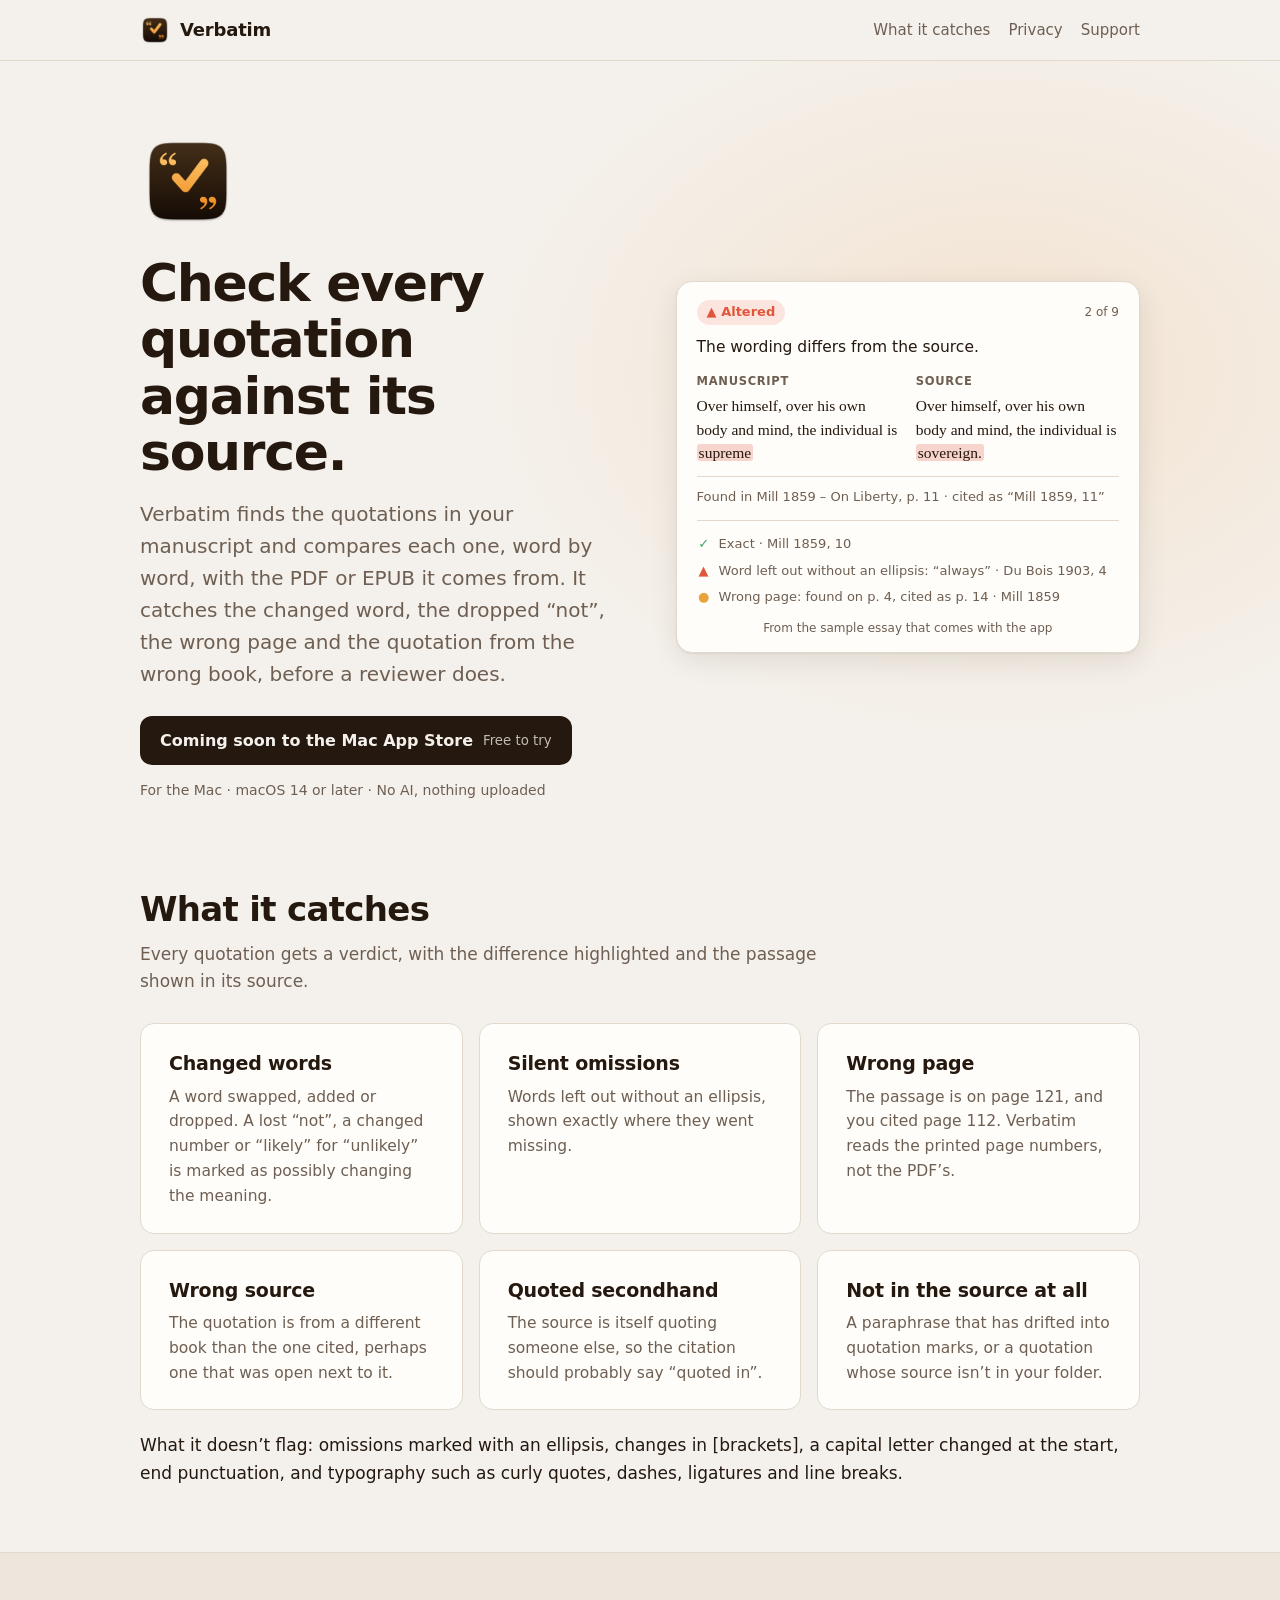
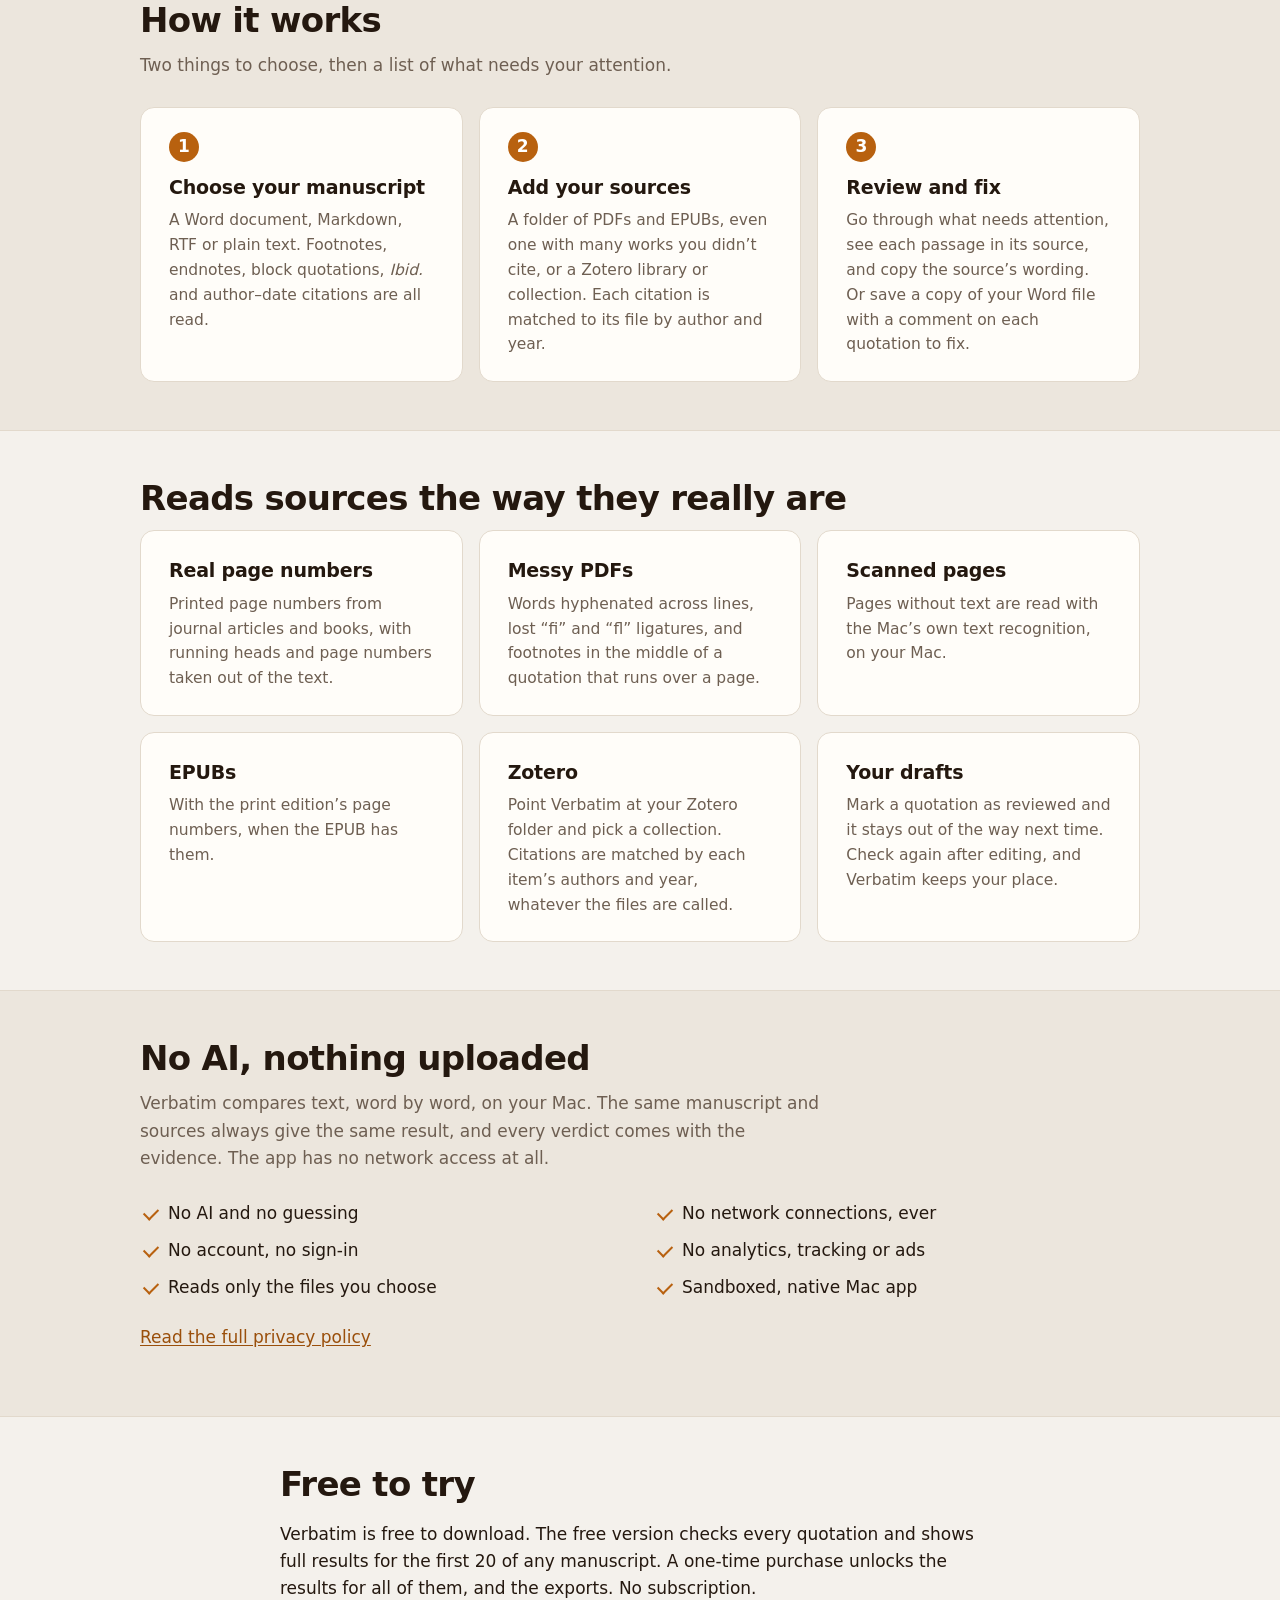
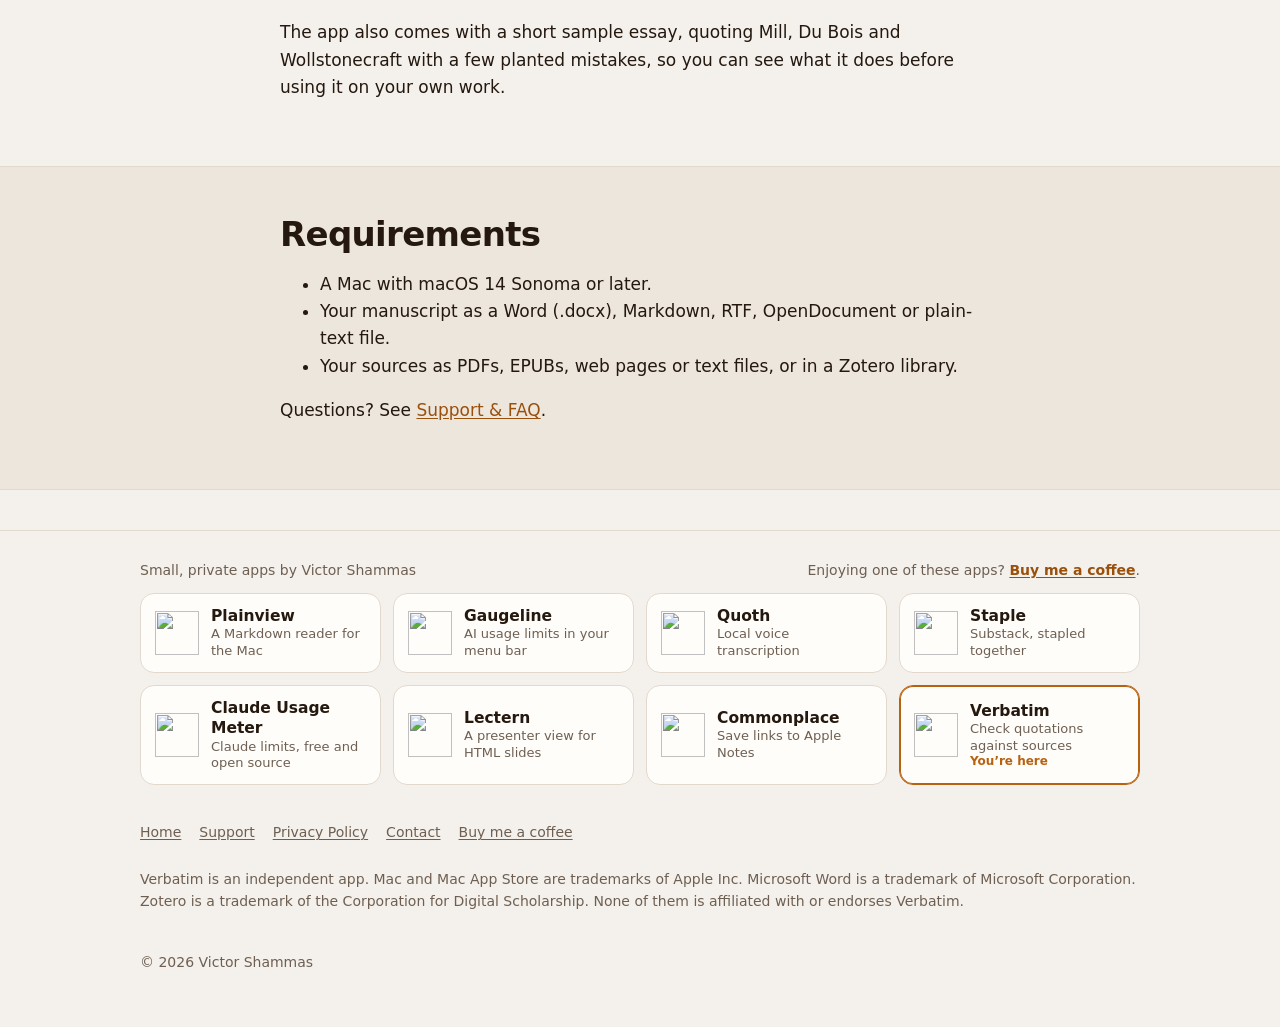
==== index.html @ 71f488b7 "Verbatim website: home, support and privacy pages Co-Authored-By: Claude Opus 5.5 <noreply@anthropic" ====
<!doctype html>
<html lang="en">
<head>
<meta charset="utf-8">
<meta name="viewport" content="width=device-width, initial-scale=1">
<title>Verbatim: check every quotation against its source</title>
<meta name="description" content="Verbatim is a Mac app that finds every quotation in your manuscript and checks it, word by word, against the PDFs and EPUBs it comes from: changed words, silent omissions, wrong pages and wrong sources. No AI, nothing uploaded.">
<meta name="color-scheme" content="light dark">
<meta property="og:title" content="Verbatim">
<meta property="og:description" content="Check every quotation in your manuscript against its source, word by word. No AI, nothing uploaded.">
<meta property="og:image" content="https://victorshammas.com/verbatim/icon.png">
<link rel="icon" type="image/png" href="favicon.png">
<link rel="apple-touch-icon" href="apple-touch-icon.png">
<link rel="stylesheet" href="style.css">
</head>
<body>
<header class="site-header">
  <div class="wrap">
    <a class="brand" href="./"><img src="icon.png" alt="" width="30" height="30">Verbatim</a>
    <nav class="nav" aria-label="Main">
      <a href="#catches" class="hide-sm">What it catches</a>
      <a href="#privacy" class="hide-sm">Privacy</a>
      <a href="support.html">Support</a>
    </nav>
  </div>
</header>

<main>
  <section class="hero">
    <div class="wrap">
      <div>
        <img class="hero-icon" src="icon.png" alt="Verbatim app icon" width="96" height="96">
        <h1>Check every quotation against its source.</h1>
        <p class="lede">Verbatim finds the quotations in your manuscript and compares each one, word by word, with the PDF or EPUB it comes from. It catches the changed word, the dropped “not”, the wrong page and the quotation from the wrong book, before a reviewer does.</p>
        <div class="cta-row">
          <!-- At launch, replace with: <a class="btn" href="https://apps.apple.com/app/idAPP_ID">Download on the Mac App Store <small>Free to try</small></a> (see README.md). -->
          <span class="btn" aria-disabled="true">Coming soon to the Mac App Store <small>Free to try</small></span>
          <span class="fineprint">For the Mac · macOS 14 or later · No AI, nothing uploaded</span>
        </div>
      </div>

      <figure class="compare" role="img" aria-label="Illustration of Verbatim comparing a quotation with its source">
        <div class="head"><span class="pill bad">▲ Altered</span><span class="count">2 of 9</span></div>
        <p class="sum">The wording differs from the source.</p>
        <div class="cols">
          <div><h4>Manuscript</h4><p>Over himself, over his own body and mind, the individual is <mark>supreme</mark></p></div>
          <div><h4>Source</h4><p>Over himself, over his own body and mind, the individual is <mark>sovereign.</mark></p></div>
        </div>
        <p class="src">Found in Mill 1859 – On Liberty, p. 11 · cited as “Mill 1859, 11”</p>
        <ul class="list">
          <li><b class="ok">✓</b> Exact · Mill 1859, 10</li>
          <li><b class="badc">▲</b> Word left out without an ellipsis: “always” · Du Bois 1903, 4</li>
          <li><b class="warn">●</b> Wrong page: found on p. 4, cited as p. 14 · Mill 1859</li>
        </ul>
        <p class="demo">From the sample essay that comes with the app</p>
      </figure>
    </div>
  </section>

  <section id="catches">
    <div class="wrap">
      <h2>What it catches</h2>
      <p class="section-lede">Every quotation gets a verdict, with the difference highlighted and the passage shown in its source.</p>
      <div class="grid">
        <div class="card"><h3>Changed words</h3><p>A word swapped, added or dropped. A lost “not”, a changed number or “likely” for “unlikely” is marked as possibly changing the meaning.</p></div>
        <div class="card"><h3>Silent omissions</h3><p>Words left out without an ellipsis, shown exactly where they went missing.</p></div>
        <div class="card"><h3>Wrong page</h3><p>The passage is on page 121, and you cited page 112. Verbatim reads the printed page numbers, not the PDF’s.</p></div>
        <div class="card"><h3>Wrong source</h3><p>The quotation is from a different book than the one cited, perhaps one that was open next to it.</p></div>
        <div class="card"><h3>Quoted secondhand</h3><p>The source is itself quoting someone else, so the citation should probably say “quoted in”.</p></div>
        <div class="card"><h3>Not in the source at all</h3><p>A paraphrase that has drifted into quotation marks, or a quotation whose source isn’t in your folder.</p></div>
      </div>
      <p style="margin-top:22px">What it doesn’t flag: omissions marked with an ellipsis, changes in [brackets], a capital letter changed at the start, end punctuation, and typography such as curly quotes, dashes, ligatures and line breaks.</p>
    </div>
  </section>

  <section class="band" id="how">
    <div class="wrap">
      <h2>How it works</h2>
      <p class="section-lede">Two things to choose, then a list of what needs your attention.</p>
      <div class="steps">
        <div class="card"><h3>Choose your manuscript</h3><p>A Word document, Markdown, RTF or plain text. Footnotes, endnotes, block quotations, <em>Ibid.</em> and author–date citations are all read.</p></div>
        <div class="card"><h3>Add your sources</h3><p>A folder of PDFs and EPUBs, even one with many works you didn’t cite, or a Zotero library or collection. Each citation is matched to its file by author and year.</p></div>
        <div class="card"><h3>Review and fix</h3><p>Go through what needs attention, see each passage in its source, and copy the source’s wording. Or save a copy of your Word file with a comment on each quotation to fix.</p></div>
      </div>
    </div>
  </section>

  <section id="reads">
    <div class="wrap">
      <h2>Reads sources the way they really are</h2>
      <div class="grid">
        <div class="card"><h3>Real page numbers</h3><p>Printed page numbers from journal articles and books, with running heads and page numbers taken out of the text.</p></div>
        <div class="card"><h3>Messy PDFs</h3><p>Words hyphenated across lines, lost “fi” and “fl” ligatures, and footnotes in the middle of a quotation that runs over a page.</p></div>
        <div class="card"><h3>Scanned pages</h3><p>Pages without text are read with the Mac’s own text recognition, on your Mac.</p></div>
        <div class="card"><h3>EPUBs</h3><p>With the print edition’s page numbers, when the EPUB has them.</p></div>
        <div class="card"><h3>Zotero</h3><p>Point Verbatim at your Zotero folder and pick a collection. Citations are matched by each item’s authors and year, whatever the files are called.</p></div>
        <div class="card"><h3>Your drafts</h3><p>Mark a quotation as reviewed and it stays out of the way next time. Check again after editing, and Verbatim keeps your place.</p></div>
      </div>
    </div>
  </section>

  <section class="band" id="privacy">
    <div class="wrap">
      <h2>No AI, nothing uploaded</h2>
      <p class="section-lede">Verbatim compares text, word by word, on your Mac. The same manuscript and sources always give the same result, and every verdict comes with the evidence. The app has no network access at all.</p>
      <ul class="checks">
        <li>No AI and no guessing</li>
        <li>No network connections, ever</li>
        <li>No account, no sign-in</li>
        <li>No analytics, tracking or ads</li>
        <li>Reads only the files you choose</li>
        <li>Sandboxed, native Mac app</li>
      </ul>
      <p style="margin-top:22px"><a href="privacy.html">Read the full privacy policy</a></p>
    </div>
  </section>

  <section>
    <div class="wrap narrow">
      <h2>Free to try</h2>
      <p>Verbatim is free to download. The free version checks every quotation and shows full results for the first 20 of any manuscript. A one-time purchase unlocks the results for all of them, and the exports. No subscription.</p>
      <p>The app also comes with a short sample essay, quoting Mill, Du Bois and Wollstonecraft with a few planted mistakes, so you can see what it does before using it on your own work.</p>
    </div>
  </section>

  <section class="band">
    <div class="wrap narrow">
      <h2>Requirements</h2>
      <ul>
        <li>A Mac with macOS 14 Sonoma or later.</li>
        <li>Your manuscript as a Word (.docx), Markdown, RTF, OpenDocument or plain-text file.</li>
        <li>Your sources as PDFs, EPUBs, web pages or text files, or in a Zotero library.</li>
      </ul>
      <p>Questions? See <a href="support.html">Support &amp; FAQ</a>.</p>
    </div>
  </section>
</main>

<section class="app-bar" aria-label="Apps by Victor Shammas">
  <div class="wrap">
    <div class="app-bar-head">
      <p class="app-bar-title"><a href="https://victorshammas.com/apps/">Small, private apps by Victor Shammas</a></p>
      <p class="app-bar-coffee">Enjoying one of these apps? <a href="https://buymeacoffee.com/victorshammas">Buy me a coffee</a>.</p>
    </div>
    <div class="app-tiles">
      <a class="app-tile" href="https://victorshammas.com/plainview/"><img src="https://victorshammas.com/plainview/icon.png" alt="" width="44" height="44"><span><strong>Plainview</strong><small>A Markdown reader for the Mac</small></span></a>
      <a class="app-tile" href="https://victorshammas.com/gaugeline/"><img src="https://victorshammas.com/gaugeline/icon.png" alt="" width="44" height="44"><span><strong>Gaugeline</strong><small>AI usage limits in your menu bar</small></span></a>
      <a class="app-tile" href="https://victorshammas.com/quoth/"><img src="https://victorshammas.com/quoth/icon.png" alt="" width="44" height="44"><span><strong>Quoth</strong><small>Local voice transcription</small></span></a>
      <a class="app-tile" href="https://victorshammas.com/staple/"><img src="https://victorshammas.com/staple/icon.png" alt="" width="44" height="44"><span><strong>Staple</strong><small>Substack, stapled together</small></span></a>
      <a class="app-tile" href="https://victorshammas.com/claude-usage-meter/"><img src="https://victorshammas.com/claude-usage-meter/icon.png" alt="" width="44" height="44"><span><strong>Claude Usage Meter</strong><small>Claude limits, free and open source</small></span></a>
      <a class="app-tile" href="https://victorshammas.com/lectern/"><img src="https://victorshammas.com/lectern/icon.png" alt="" width="44" height="44"><span><strong>Lectern</strong><small>A presenter view for HTML slides</small></span></a>
      <a class="app-tile" href="https://victorshammas.com/commonplace/"><img src="https://victorshammas.com/commonplace/icon.png" alt="" width="44" height="44"><span><strong>Commonplace</strong><small>Save links to Apple Notes</small></span></a>
      <a class="app-tile current" aria-current="page" href="https://victorshammas.com/verbatim/"><img src="https://victorshammas.com/verbatim/icon.png" alt="" width="44" height="44"><span><strong>Verbatim</strong><small>Check quotations against sources</small><em>You’re here</em></span></a>
    </div>
  </div>
</section>

<footer>
  <div class="wrap">
    <nav aria-label="Footer"><a href="./">Home</a><a href="support.html">Support</a><a href="privacy.html">Privacy Policy</a><a href="mailto:contact+verbatim@victorshammas.com">Contact</a><a href="https://buymeacoffee.com/victorshammas">Buy me a coffee</a></nav>
    <p>Verbatim is an independent app. Mac and Mac App Store are trademarks of Apple Inc. Microsoft Word is a trademark of Microsoft Corporation. Zotero is a trademark of the Corporation for Digital Scholarship. None of them is affiliated with or endorses Verbatim.</p>
    <p>© 2026 Victor Shammas</p>
  </div>
</footer>
</body>
</html>
---- style.css ----
/* Verbatim site: one stylesheet, no external fonts, scripts or trackers.
   Shared with Plainview, Gaugeline, Quoth, Lectern and Commonplace (victorshammas.com); only the hero figure differs. */
:root {
  /* Brand palette, matching the extension icon: espresso (#553E27 → #261B10), amber (#FFD27E → #F39C2F). Same as Gaugeline's. */
  --bg: #f4f1ec;
  --surface: #fffdf9;
  --surface-2: #ece6dd;
  --text: #24180f;
  --muted: #6e5f52;
  --line: #e2d9cc;
  --accent: #b8610f;
  --accent-ink: #ffffff;
  --link: #9a4f0b;
  --glow: rgba(238, 138, 37, .14);
  --ok: #3fa66b;
  --warn: #e8a33a;
  --bad: #e0563a;
  --track: #e7dfd3;
  --code-bg: #ede6dc;
  --shadow: 0 1px 2px rgba(36, 24, 15, .06), 0 8px 28px rgba(36, 24, 15, .09);
  --radius: 14px;
  color-scheme: light dark;
}
@media (prefers-color-scheme: dark) {
  :root {
    --bg: #1c140e;
    --surface: #2a1f16;
    --surface-2: #241a12;
    --text: #f6ebdd;
    --muted: #bca892;
    --line: #46321f;
    --accent: #ffb457;
    --accent-ink: #1c140e;
    --link: #ffc56a;
    --glow: rgba(255, 197, 106, .12);
    --track: #46321f;
    --code-bg: #33261b;
    --shadow: 0 1px 2px rgba(0, 0, 0, .35), 0 10px 30px rgba(0, 0, 0, .4);
  }
}

* { box-sizing: border-box; }
html { -webkit-text-size-adjust: 100%; }
body {
  margin: 0;
  background: var(--bg);
  color: var(--text);
  font: 17px/1.6 -apple-system, BlinkMacSystemFont, "SF Pro Text", "Segoe UI", system-ui, sans-serif;
  -webkit-font-smoothing: antialiased;
}
a { color: var(--link); text-underline-offset: 2px; }
a:hover { text-decoration-thickness: 2px; }
img { max-width: 100%; height: auto; }
code, kbd {
  font: .9em/1.4 ui-monospace, "SF Mono", Menlo, monospace;
  background: var(--code-bg);
  border-radius: 6px;
  padding: .12em .4em;
  overflow-wrap: anywhere;
}
pre {
  background: var(--code-bg);
  border-radius: 10px;
  padding: 14px 16px;
  overflow-x: auto;
  font: 14px/1.5 ui-monospace, "SF Mono", Menlo, monospace;
}
pre code { background: none; padding: 0; }

.wrap { max-width: 1040px; margin: 0 auto; padding: 0 20px; }
.narrow { max-width: 760px; }

/* Header */
.site-header { border-bottom: 1px solid var(--line); background: color-mix(in srgb, var(--bg) 88%, transparent); position: sticky; top: 0; backdrop-filter: saturate(160%) blur(12px); -webkit-backdrop-filter: saturate(160%) blur(12px); z-index: 10; }
.site-header .wrap { display: flex; align-items: center; justify-content: space-between; gap: 16px; height: 60px; }
.brand { display: flex; align-items: center; gap: 10px; font-weight: 700; font-size: 18px; color: var(--text); text-decoration: none; letter-spacing: -.01em; }
.brand img { width: 30px; height: 30px; }
.nav { display: flex; gap: 18px; font-size: 15px; }
.nav a { color: var(--muted); text-decoration: none; }
.nav a:hover, .nav a[aria-current="page"] { color: var(--text); }

/* Hero */
.hero { padding: 72px 0 40px; background: radial-gradient(60% 70% at 78% 40%, var(--glow), transparent 70%); }
.hero .wrap { display: grid; grid-template-columns: 1.05fr 1fr; gap: 48px; align-items: center; }
.hero-icon { width: 96px; height: 96px; margin-bottom: 18px; }
h1 { font-size: clamp(34px, 5vw, 52px); line-height: 1.08; letter-spacing: -.025em; margin: 0 0 18px; }
.lede { font-size: 20px; color: var(--muted); margin: 0 0 26px; max-width: 34em; }
.cta-row { display: flex; flex-wrap: wrap; align-items: center; gap: 14px 18px; }
.btn {
  display: inline-flex; align-items: center; gap: 10px;
  background: var(--text); color: var(--bg);
  padding: 12px 20px; border-radius: 12px;
  font-weight: 600; text-decoration: none; font-size: 16px;
}
.btn:hover { opacity: .9; }
.btn small { font-weight: 500; opacity: .75; }
.fineprint { color: var(--muted); font-size: 14px; }

/* Screenshot frame: a real 1280×800 screenshot in a plain window. */
.shot { margin: 0; background: var(--surface); border: 1px solid var(--line); border-radius: 12px; box-shadow: var(--shadow); overflow: hidden; }
.win-bar { display: flex; align-items: center; gap: 8px; height: 34px; padding: 0 14px; border-bottom: 1px solid var(--line); background: var(--surface-2); font-size: 13px; font-weight: 600; color: var(--muted); }
.win-bar i { width: 12px; height: 12px; border-radius: 50%; background: #ff5f57; }
.win-bar i:nth-child(2) { background: #febc2e; } .win-bar i:nth-child(3) { background: #28c840; margin-right: 8px; }
.shot img { display: block; width: 100%; height: auto; }
.shot-wide { max-width: 880px; margin: 32px auto 0; }

/* Sections */
section { padding: 48px 0; }
h2 { font-size: clamp(26px, 3.4vw, 34px); letter-spacing: -.02em; line-height: 1.15; margin: 0 0 12px; }
h3 { font-size: 19px; margin: 0 0 6px; letter-spacing: -.01em; }
.section-lede { color: var(--muted); margin: 0 0 28px; max-width: 40em; }
.grid { display: grid; grid-template-columns: repeat(3, 1fr); gap: 16px; }
.card { background: var(--surface); border: 1px solid var(--line); border-radius: var(--radius); padding: 24px 28px; }
.card p { margin: 0; color: var(--muted); font-size: 15.5px; }
.steps { counter-reset: s; display: grid; grid-template-columns: repeat(3, 1fr); gap: 16px; }
.steps .card::before { counter-increment: s; content: counter(s); display: inline-grid; place-items: center; width: 30px; height: 30px; border-radius: 50%; background: var(--accent); color: var(--accent-ink); font-weight: 700; margin-bottom: 10px; }
.band { background: var(--surface-2); border-block: 1px solid var(--line); }
.checks { list-style: none; padding: 0; margin: 0; display: grid; grid-template-columns: 1fr 1fr; gap: 10px 28px; }
.checks li { padding-left: 28px; position: relative; }
.checks li::before { content: ""; position: absolute; left: 4px; top: .45em; width: 12px; height: 7px; border-left: 2.5px solid var(--accent); border-bottom: 2.5px solid var(--accent); transform: rotate(-45deg); }

/* Docs pages */
.doc { padding: 48px 0 24px; }
.doc h1 { font-size: clamp(30px, 4.4vw, 42px); }
.doc h2 { font-size: 24px; margin-top: 40px; }
.doc h3 { margin-top: 26px; }
.doc p, .doc li { color: var(--text); }
.doc .meta-line { color: var(--muted); margin-top: -6px; }
.tldr { background: var(--surface); border: 1px solid var(--line); border-left: 4px solid var(--accent); border-radius: 10px; padding: 18px 28px; margin: 24px 0; }
.tldr ul { margin: 8px 0 0; padding-left: 20px; }
table { width: 100%; border-collapse: collapse; margin: 16px 0; font-size: 15.5px; display: block; overflow-x: auto; }
th, td { text-align: left; vertical-align: top; padding: 10px 12px; border-bottom: 1px solid var(--line); }
th { color: var(--muted); font-weight: 600; font-size: 14px; }
details { background: var(--surface); border: 1px solid var(--line); border-radius: 12px; padding: 6px 28px; margin: 12px 0; }
details[open] { padding-bottom: 18px; }
summary { cursor: pointer; font-weight: 600; padding: 14px 0; list-style-position: inside; }
summary::-webkit-details-marker { margin-right: 6px; }
details > :not(summary) { margin-left: 0; margin-right: 0; }
summary::marker { color: var(--muted); }
.toc { display: flex; flex-wrap: wrap; gap: 8px; margin: 18px 0 8px; padding: 0; list-style: none; }
.toc a { display: inline-block; padding: 6px 12px; border: 1px solid var(--line); border-radius: 999px; text-decoration: none; color: var(--text); font-size: 14.5px; background: var(--surface); }

/* Footer */
footer { border-top: 1px solid var(--line); margin-top: 40px; padding: 28px 0 40px; color: var(--muted); font-size: 14px; }
footer .wrap { display: grid; gap: 10px; }
footer nav { display: flex; flex-wrap: wrap; gap: 18px; }
footer a { color: var(--muted); }

@media (max-width: 820px) {
  details, .card, .tldr { padding-left: 20px; padding-right: 20px; }
  .hero { padding-top: 40px; }
  .hero .wrap, .grid, .steps { grid-template-columns: 1fr; }
  .hero .wrap { gap: 32px; }
  .checks { grid-template-columns: 1fr; }
  .nav { gap: 14px; }
}
@media (max-width: 600px) {
  .stack thead { display: none; }
  .stack, .stack tbody, .stack tr, .stack td { display: block; width: 100%; }
  .stack tr { border-bottom: 1px solid var(--line); padding: 8px 0; }
  .stack td { border: 0; padding: 4px 0; }
  .stack td:first-child { font-weight: 600; }
  .stack td:not(:first-child)::before { content: attr(data-label) ": "; color: var(--muted); font-weight: 600; }
}
@media (max-width: 420px) {
  .nav a.hide-sm { display: none; }
  body { font-size: 16px; }
  .lede { font-size: 18px; }
}

/* App bar: the family of apps, shared by every site (Plainview, Gaugeline, Quoth, Staple, Claude Usage Meter, Lectern, Commonplace). */
.app-bar { border-top: 1px solid var(--line); margin-top: 40px; padding: 28px 0 8px; }
.app-bar + footer { margin-top: 0; border-top: 0; }
.app-bar-title { color: var(--muted); font-size: 14px; margin: 0 0 12px; }
.app-bar-head { display: flex; flex-wrap: wrap; justify-content: space-between; align-items: baseline; gap: 4px 18px; margin: 0 0 12px; }
.app-bar-head p { margin: 0; color: var(--muted); font-size: 14px; }
.app-bar-title a { color: inherit; text-decoration: none; }
.app-bar-title a:hover { color: var(--text); text-decoration: underline; }
.app-bar-coffee a { color: var(--link); font-weight: 600; }
.app-tiles { display: grid; grid-template-columns: repeat(4, 1fr); gap: 12px; }
.app-tile { display: flex; align-items: center; gap: 12px; padding: 12px 14px; border: 1px solid var(--line); border-radius: var(--radius); background: var(--surface); color: var(--text); text-decoration: none; }
.app-tile:hover { border-color: var(--accent); }
.app-tile img { width: 44px; height: 44px; flex: none; }
.app-tile span { display: grid; line-height: 1.3; }
.app-tile strong { font-size: 15.5px; }
.app-tile small { color: var(--muted); font-size: 13px; }
.app-tile em { color: var(--accent); font-size: 12px; font-style: normal; font-weight: 600; }
.app-tile.current { box-shadow: inset 0 0 0 1px var(--accent); border-color: var(--accent); }
/* Seven apps: four across, then three; icon beside the text. */
@media (max-width: 1000px) { .app-tiles { grid-template-columns: repeat(3, 1fr); } }
@media (max-width: 760px) { .app-tiles { grid-template-columns: 1fr 1fr; } }
@media (max-width: 560px) { .app-tiles { grid-template-columns: 1fr; } }

/* Comparison mock (pure CSS, a sample quotation from Mill's On Liberty) */
.compare { margin: 0; background: var(--surface); border: 1px solid var(--line); border-radius: 16px; box-shadow: var(--shadow); padding: 18px 20px 14px; font-size: 14.5px; }
.compare .head { display: flex; align-items: center; gap: 8px; margin-bottom: 10px; }
.compare .pill { font-weight: 600; font-size: 13px; padding: 2px 10px; border-radius: 999px; }
.compare .pill.bad { color: var(--bad); background: color-mix(in srgb, var(--bad) 14%, transparent); }
.compare .pill.flag { color: var(--text); border: 1px solid var(--line); font-weight: 500; }
.compare .count { margin-left: auto; color: var(--muted); font-size: 12px; }
.compare .sum { margin: 0 0 12px; font-size: 15.5px; }
.compare .cols { display: grid; grid-template-columns: 1fr 1fr; gap: 16px; }
.compare h4 { margin: 0 0 4px; font-size: 11.5px; text-transform: uppercase; letter-spacing: .06em; color: var(--muted); }
.compare .cols p { margin: 0; font-family: "Iowan Old Style", Georgia, serif; font-size: 15.5px; line-height: 1.5; }
.compare mark { color: inherit; background: color-mix(in srgb, var(--bad) 24%, transparent); border-radius: 3px; padding: 0 2px; }
.compare .src { margin: 12px 0 0; padding-top: 10px; border-top: 1px solid var(--line); color: var(--muted); font-size: 13px; }
.compare .list { margin: 12px 0 0; padding: 10px 0 0; border-top: 1px solid var(--line); list-style: none; font-size: 13px; }
.compare .list li { display: flex; gap: 8px; padding: 3px 0; color: var(--muted); }
.compare .list b { width: 14px; text-align: center; }
.compare .ok { color: var(--ok); } .compare .warn { color: var(--warn); } .compare .badc { color: var(--bad); }
.compare .demo { margin: 8px 0 0; color: var(--muted); font-size: 12px; text-align: center; }
@media (max-width: 560px) { .compare .cols { grid-template-columns: 1fr; } }
.verdicts { display: grid; gap: 10px; margin: 18px 0 0; padding: 0; list-style: none; }
.verdicts li { background: var(--surface); border: 1px solid var(--line); border-radius: 12px; padding: 12px 14px; }
.verdicts strong { margin-right: 6px; }
.price { font-size: 1.15em; }
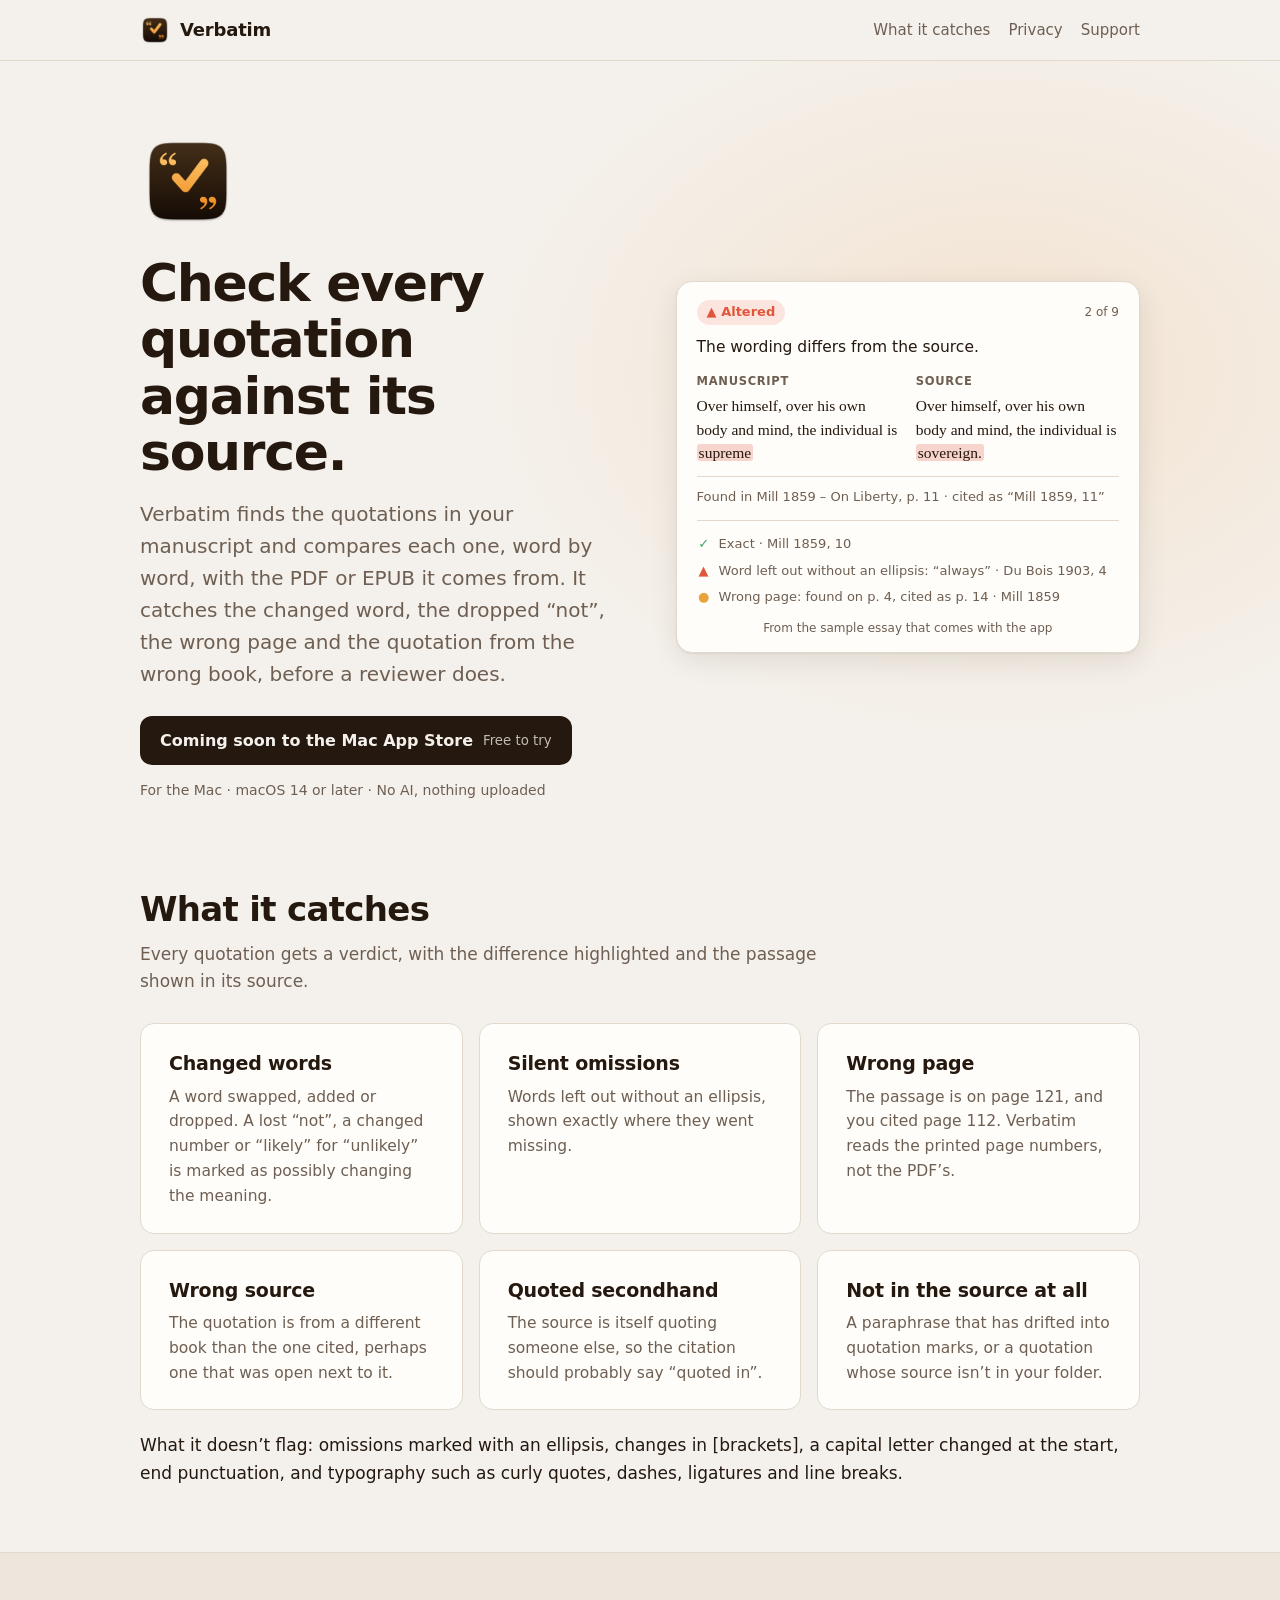
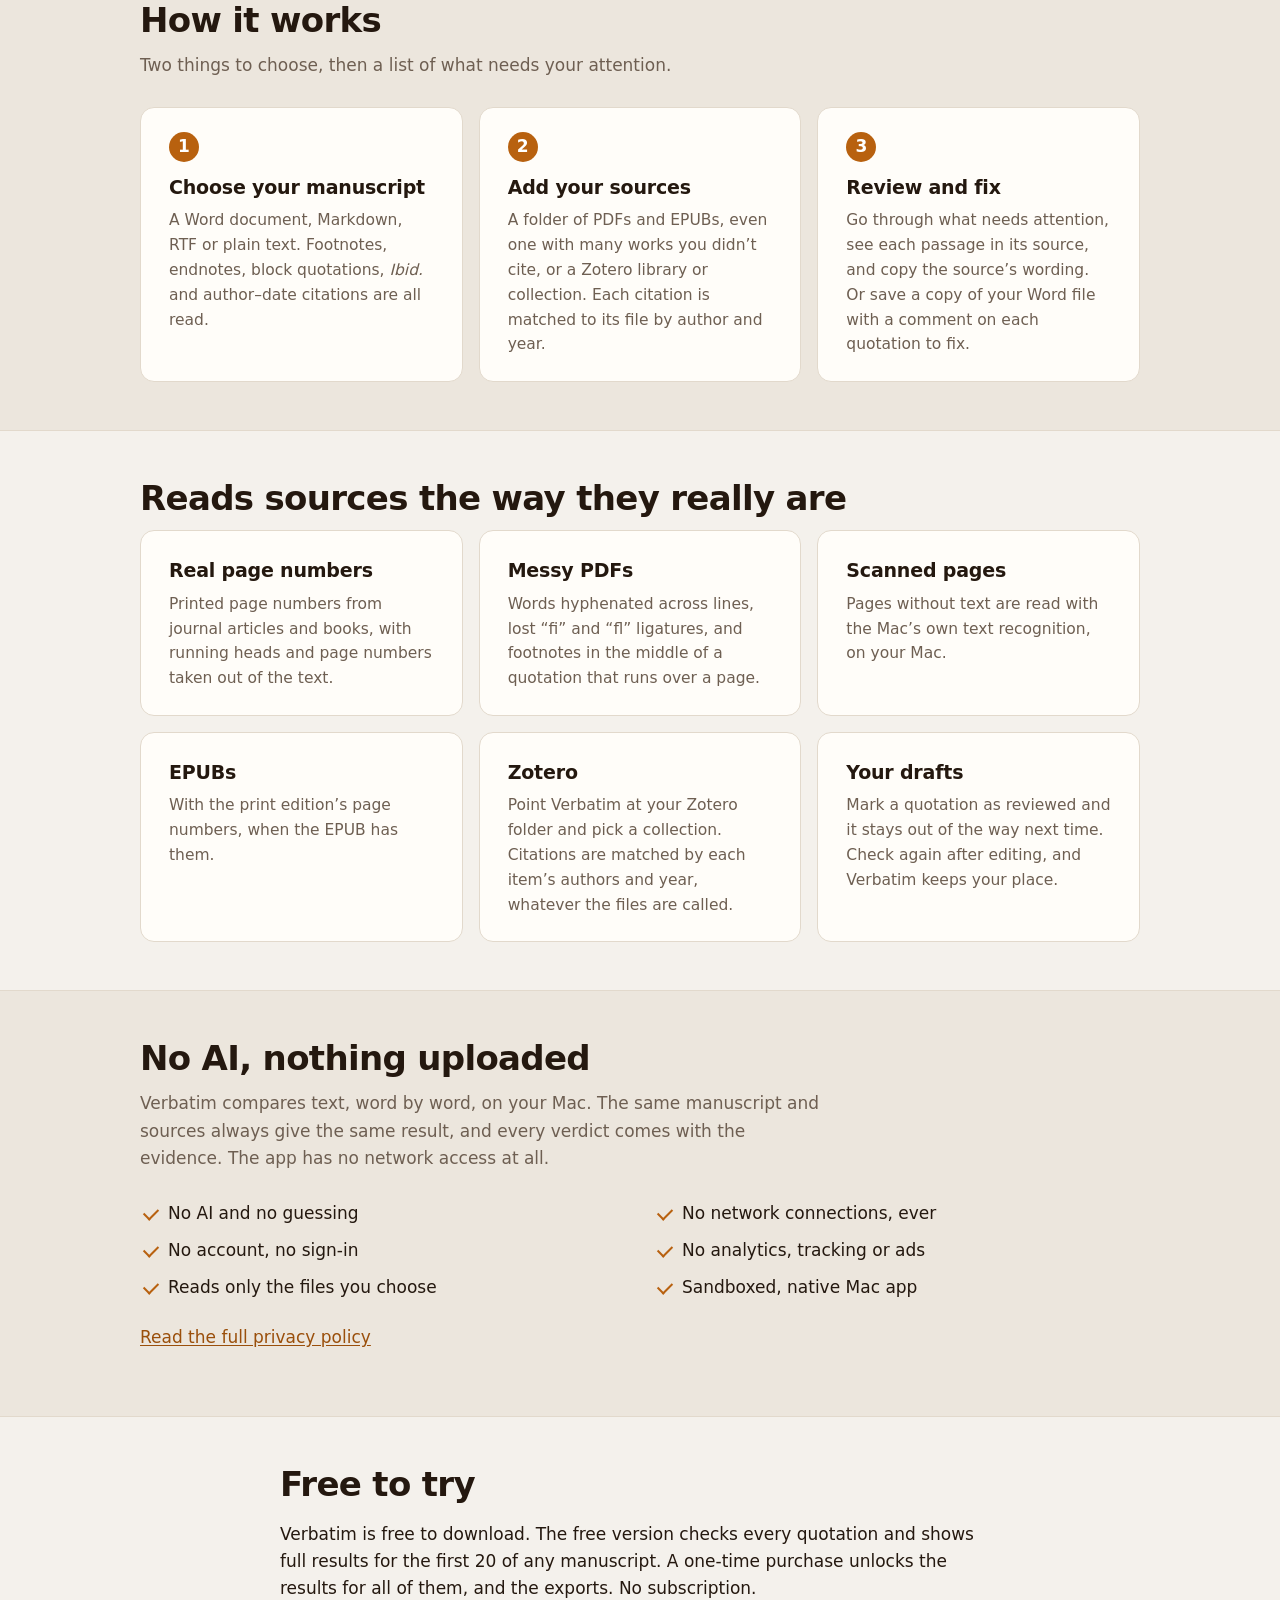
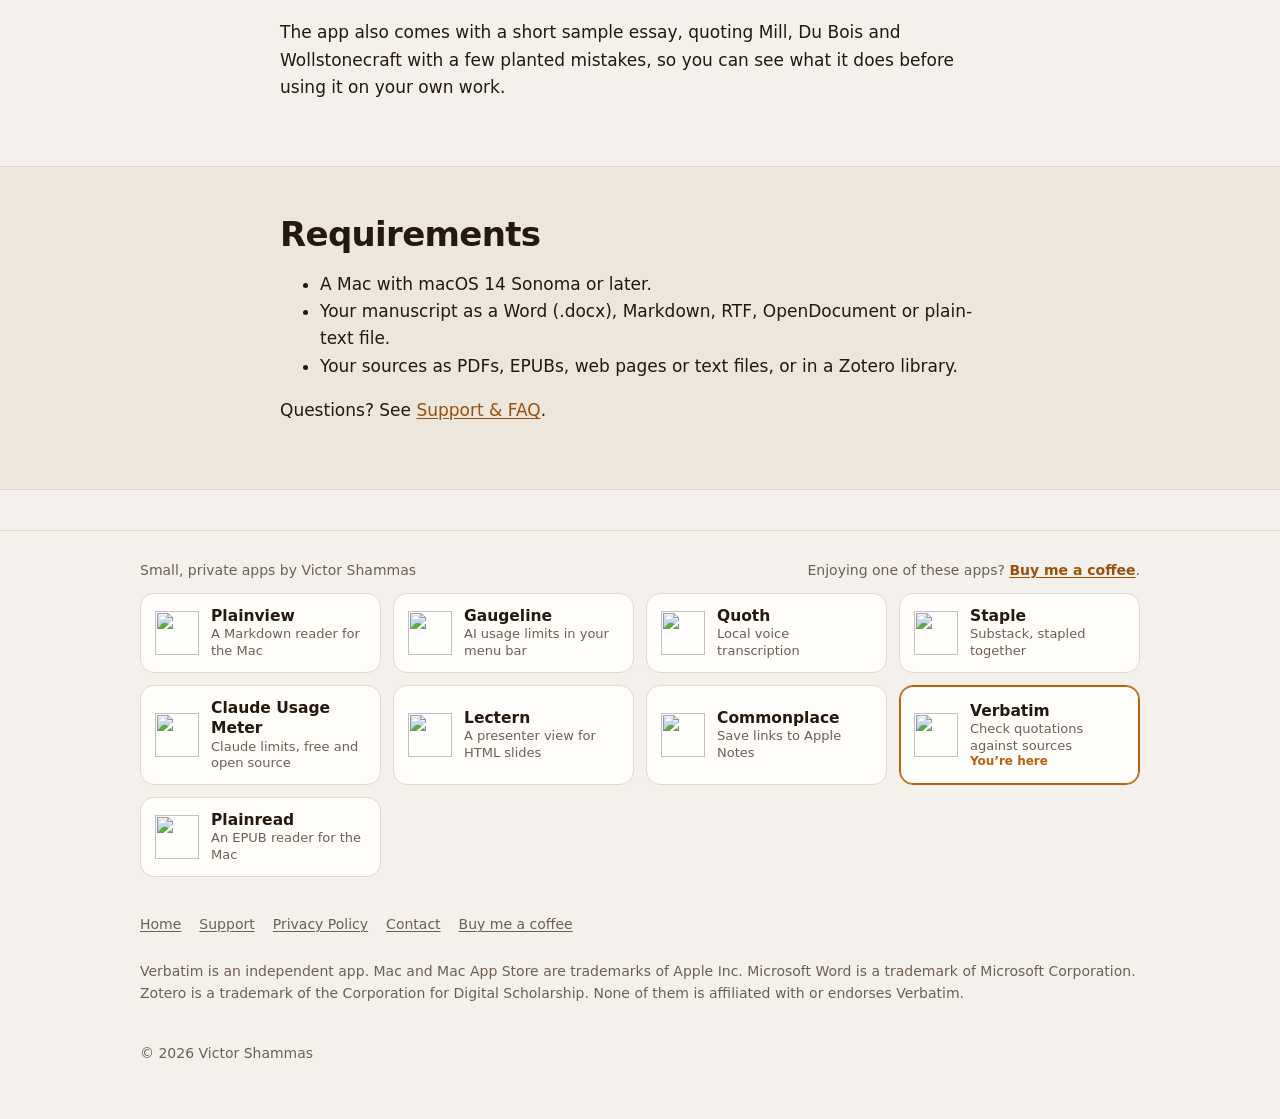
==== commit daca2ac0: "App bar: add Plainread Plainread, an EPUB reader for the Mac (coming soon), joins the row of apps at" ====
--- a/index.html
+++ b/index.html
@@ -151,6 +151,7 @@
       <a class="app-tile" href="https://victorshammas.com/lectern/"><img src="https://victorshammas.com/lectern/icon.png" alt="" width="44" height="44"><span><strong>Lectern</strong><small>A presenter view for HTML slides</small></span></a>
       <a class="app-tile" href="https://victorshammas.com/commonplace/"><img src="https://victorshammas.com/commonplace/icon.png" alt="" width="44" height="44"><span><strong>Commonplace</strong><small>Save links to Apple Notes</small></span></a>
       <a class="app-tile current" aria-current="page" href="https://victorshammas.com/verbatim/"><img src="https://victorshammas.com/verbatim/icon.png" alt="" width="44" height="44"><span><strong>Verbatim</strong><small>Check quotations against sources</small><em>You’re here</em></span></a>
+      <a class="app-tile" href="https://victorshammas.com/plainread/"><img src="https://victorshammas.com/plainread/icon.png" alt="" width="44" height="44"><span><strong>Plainread</strong><small>An EPUB reader for the Mac</small></span></a>
     </div>
   </div>
 </section>
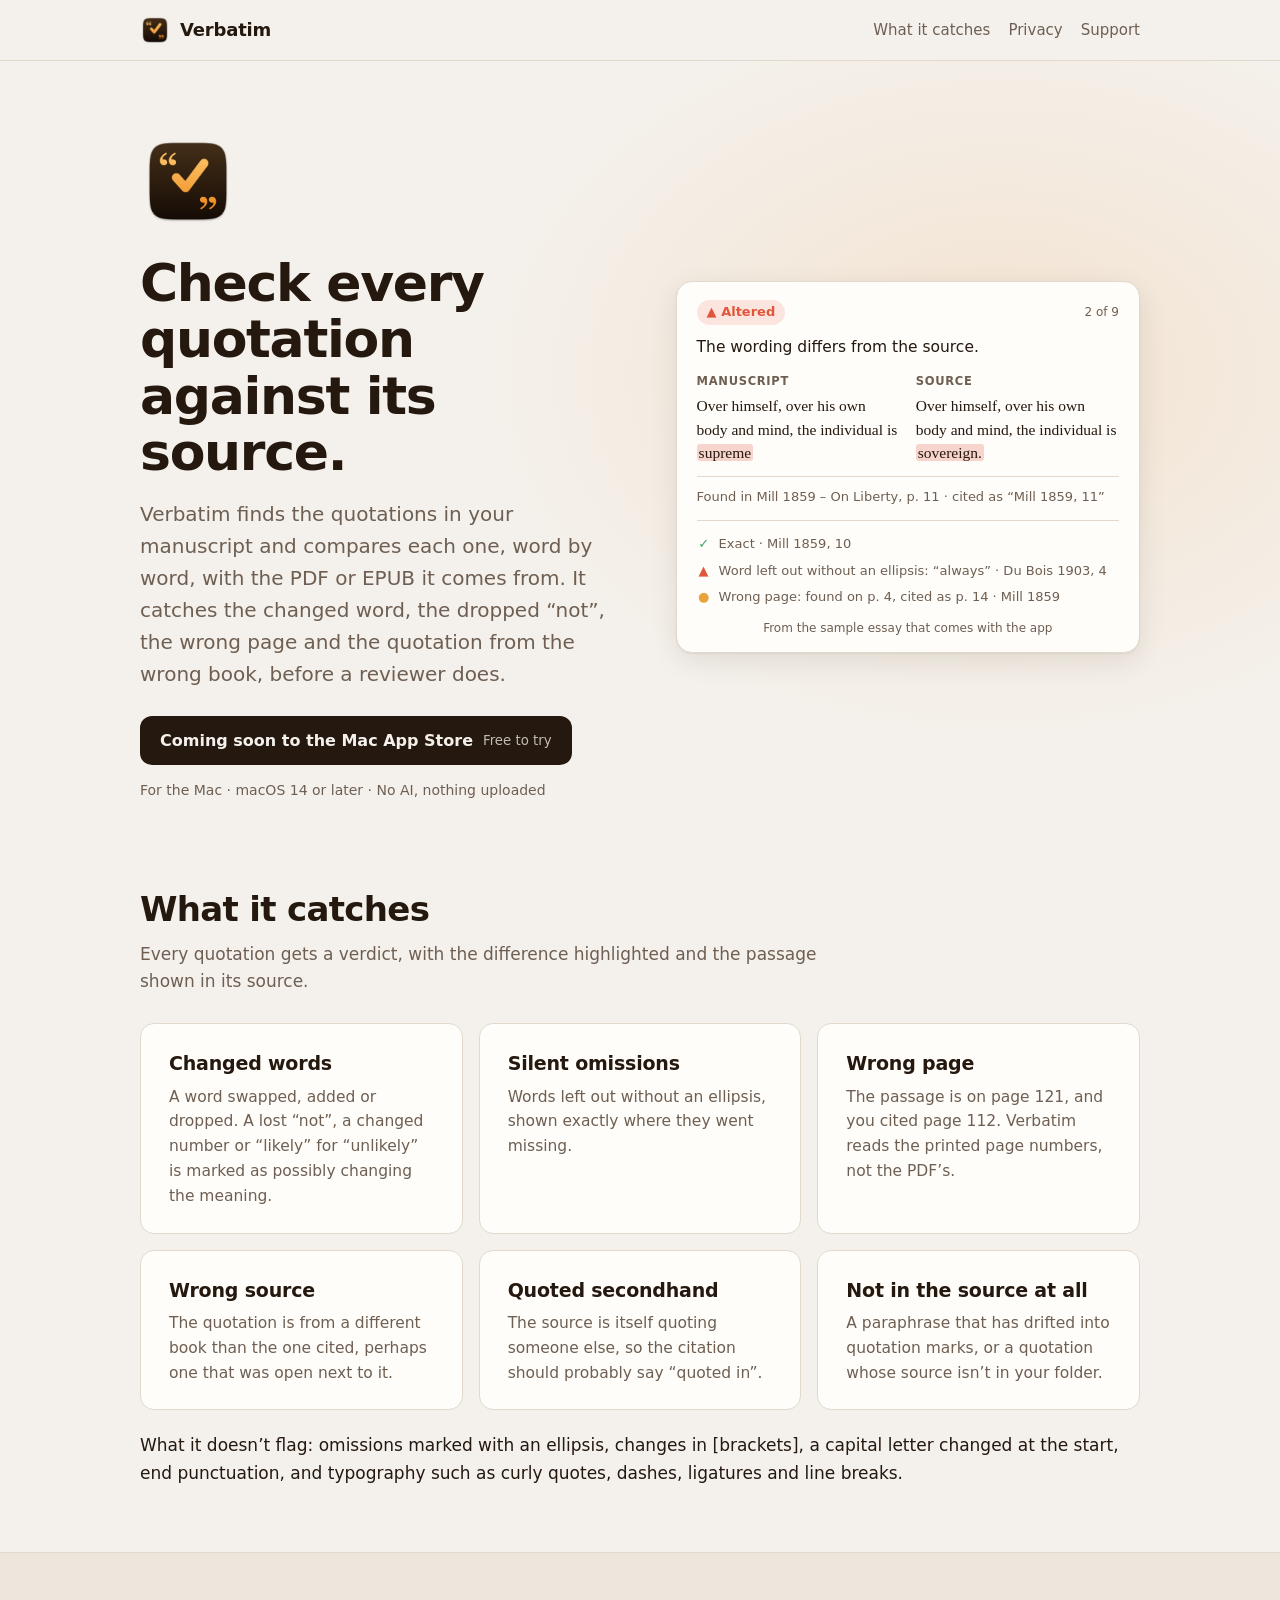
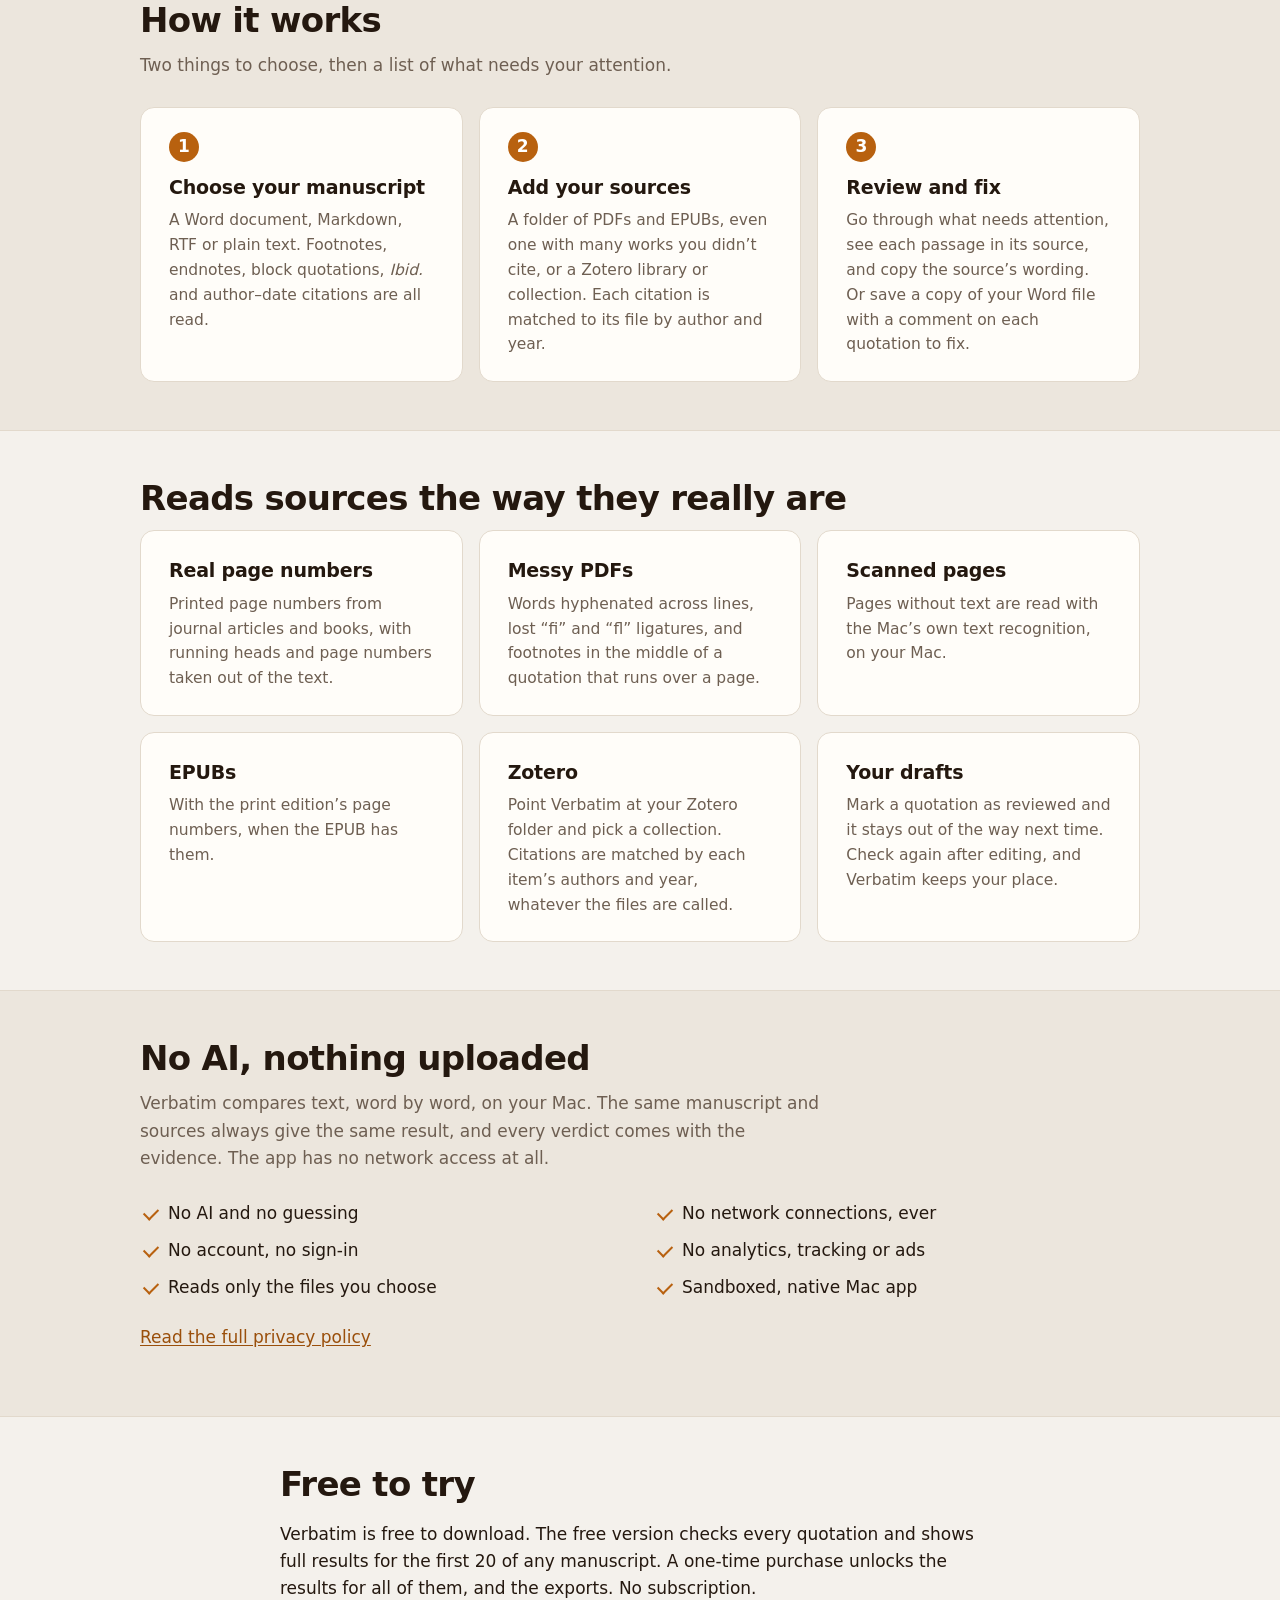
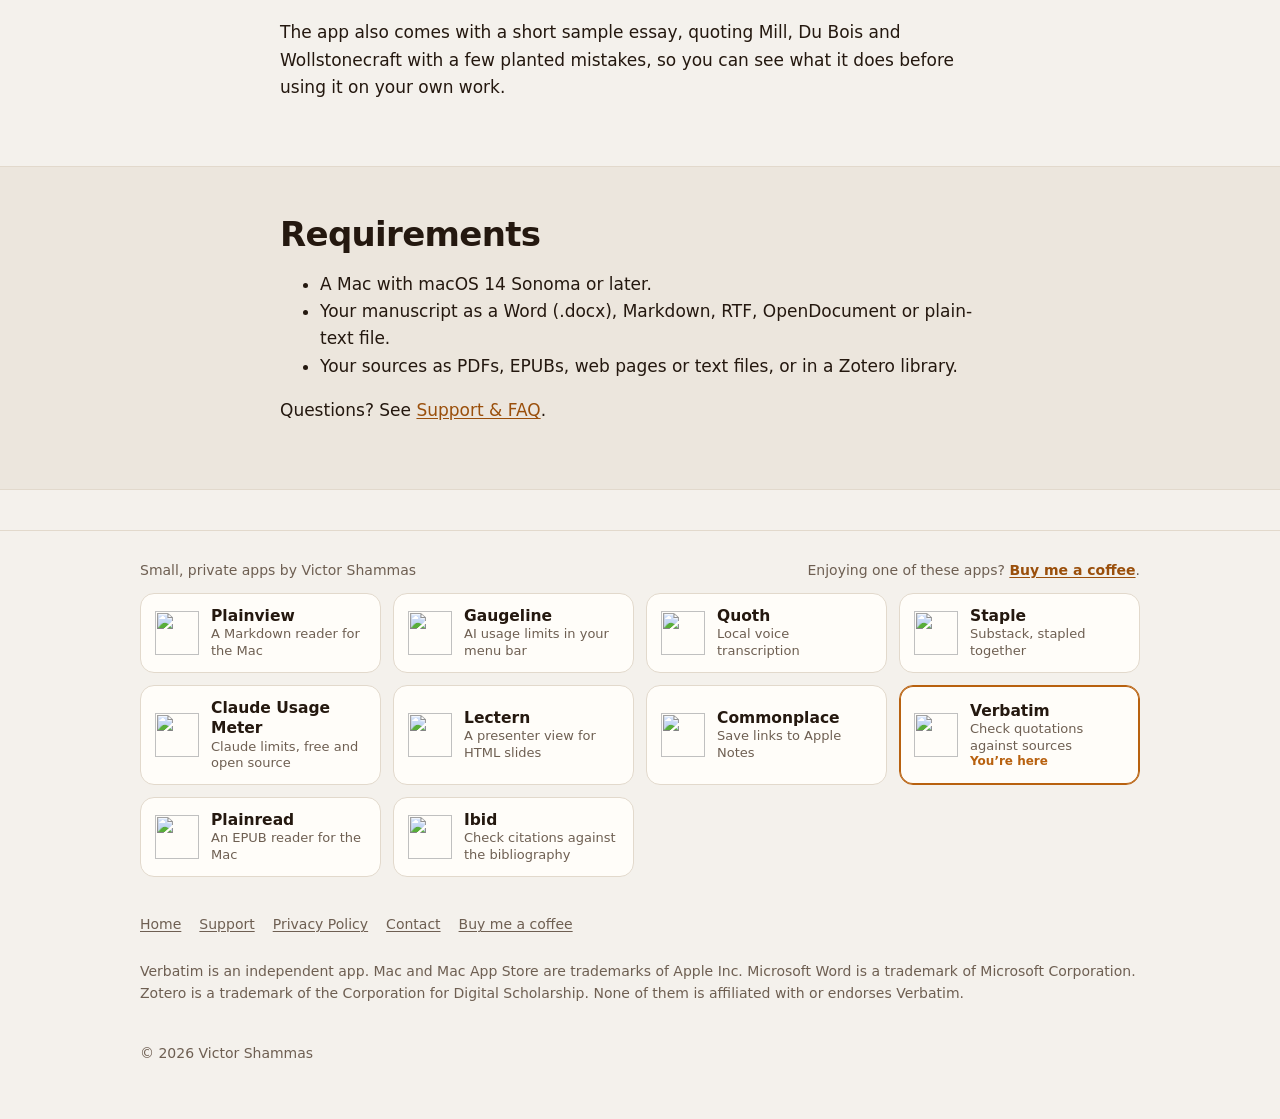
==== commit 4a0e28fb: "App bar: add Ibid Co-Authored-By: Claude Opus 5.5 <noreply@anthropic.com>" ====
--- a/index.html
+++ b/index.html
@@ -152,6 +152,7 @@
       <a class="app-tile" href="https://victorshammas.com/commonplace/"><img src="https://victorshammas.com/commonplace/icon.png" alt="" width="44" height="44"><span><strong>Commonplace</strong><small>Save links to Apple Notes</small></span></a>
       <a class="app-tile current" aria-current="page" href="https://victorshammas.com/verbatim/"><img src="https://victorshammas.com/verbatim/icon.png" alt="" width="44" height="44"><span><strong>Verbatim</strong><small>Check quotations against sources</small><em>You’re here</em></span></a>
       <a class="app-tile" href="https://victorshammas.com/plainread/"><img src="https://victorshammas.com/plainread/icon.png" alt="" width="44" height="44"><span><strong>Plainread</strong><small>An EPUB reader for the Mac</small></span></a>
+      <a class="app-tile" href="https://victorshammas.com/ibid/"><img src="https://victorshammas.com/ibid/icon.png" alt="" width="44" height="44"><span><strong>Ibid</strong><small>Check citations against the bibliography</small></span></a>
     </div>
   </div>
 </section>
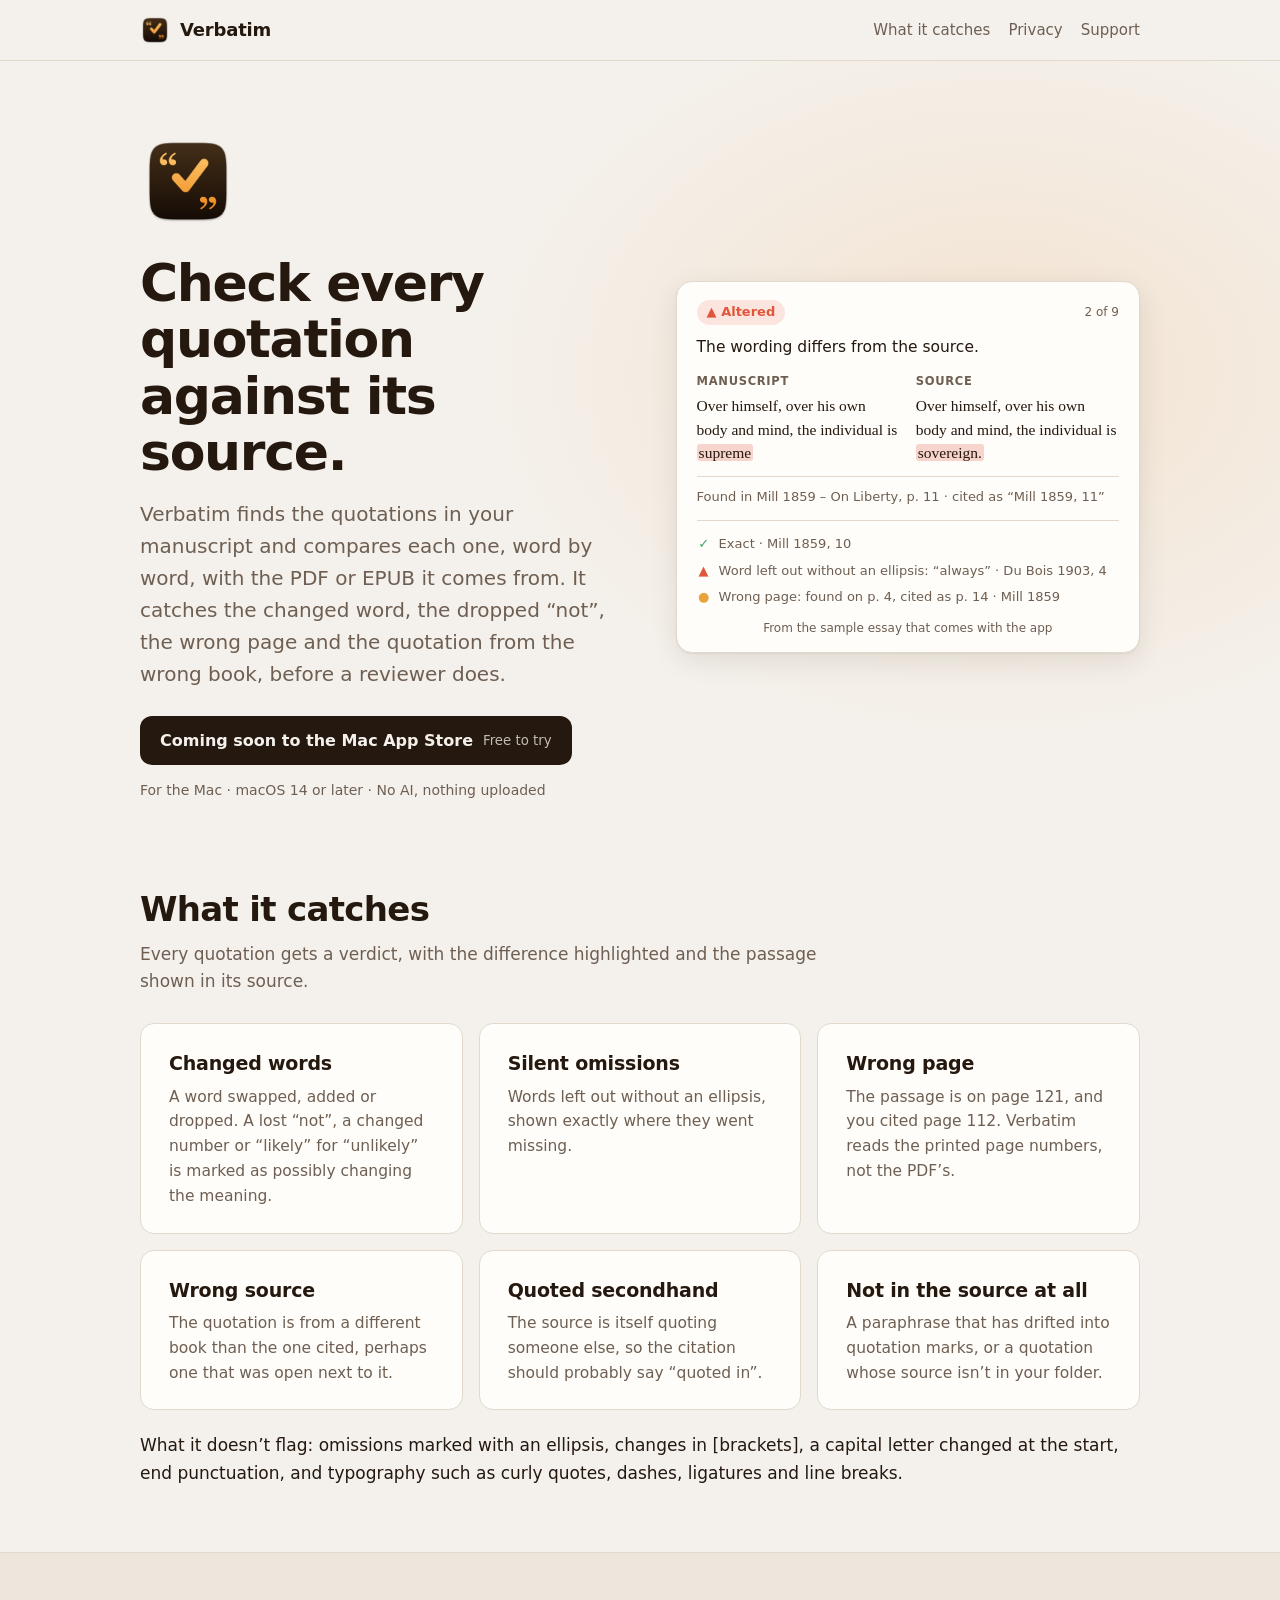
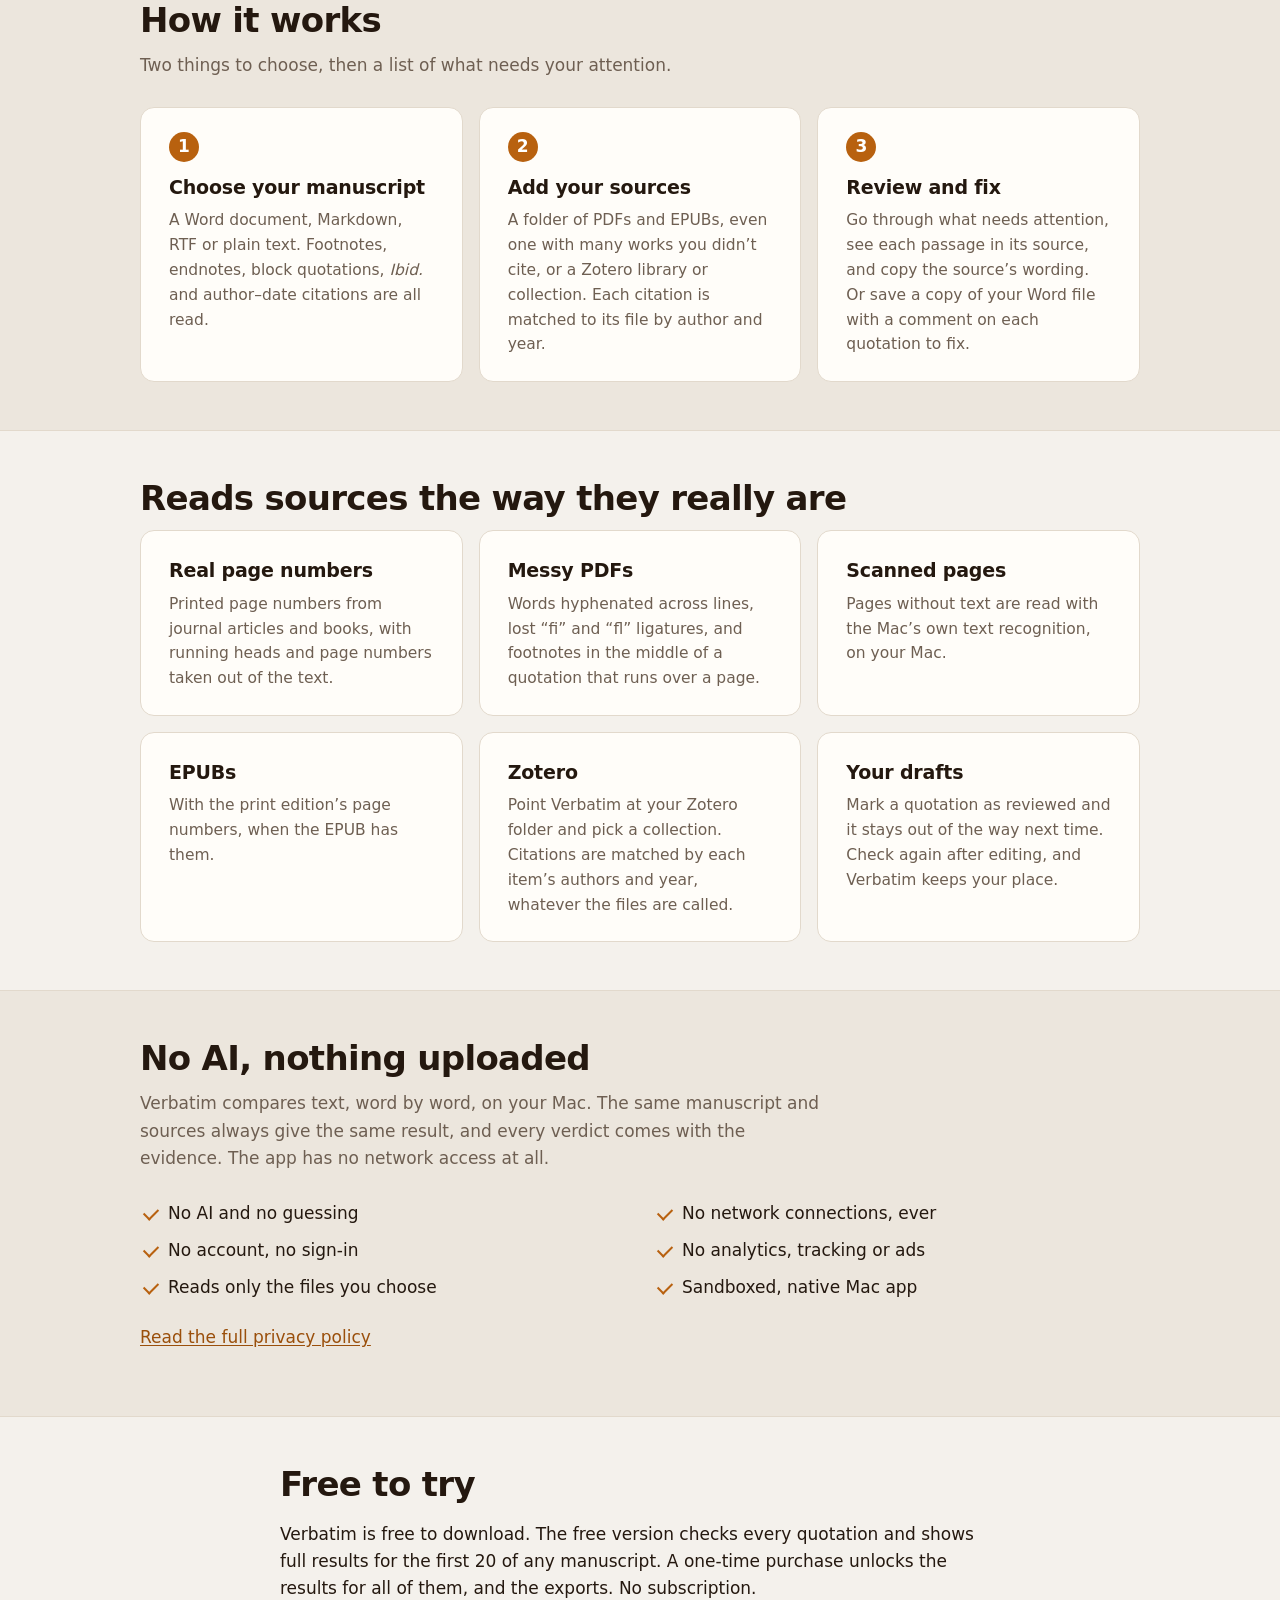
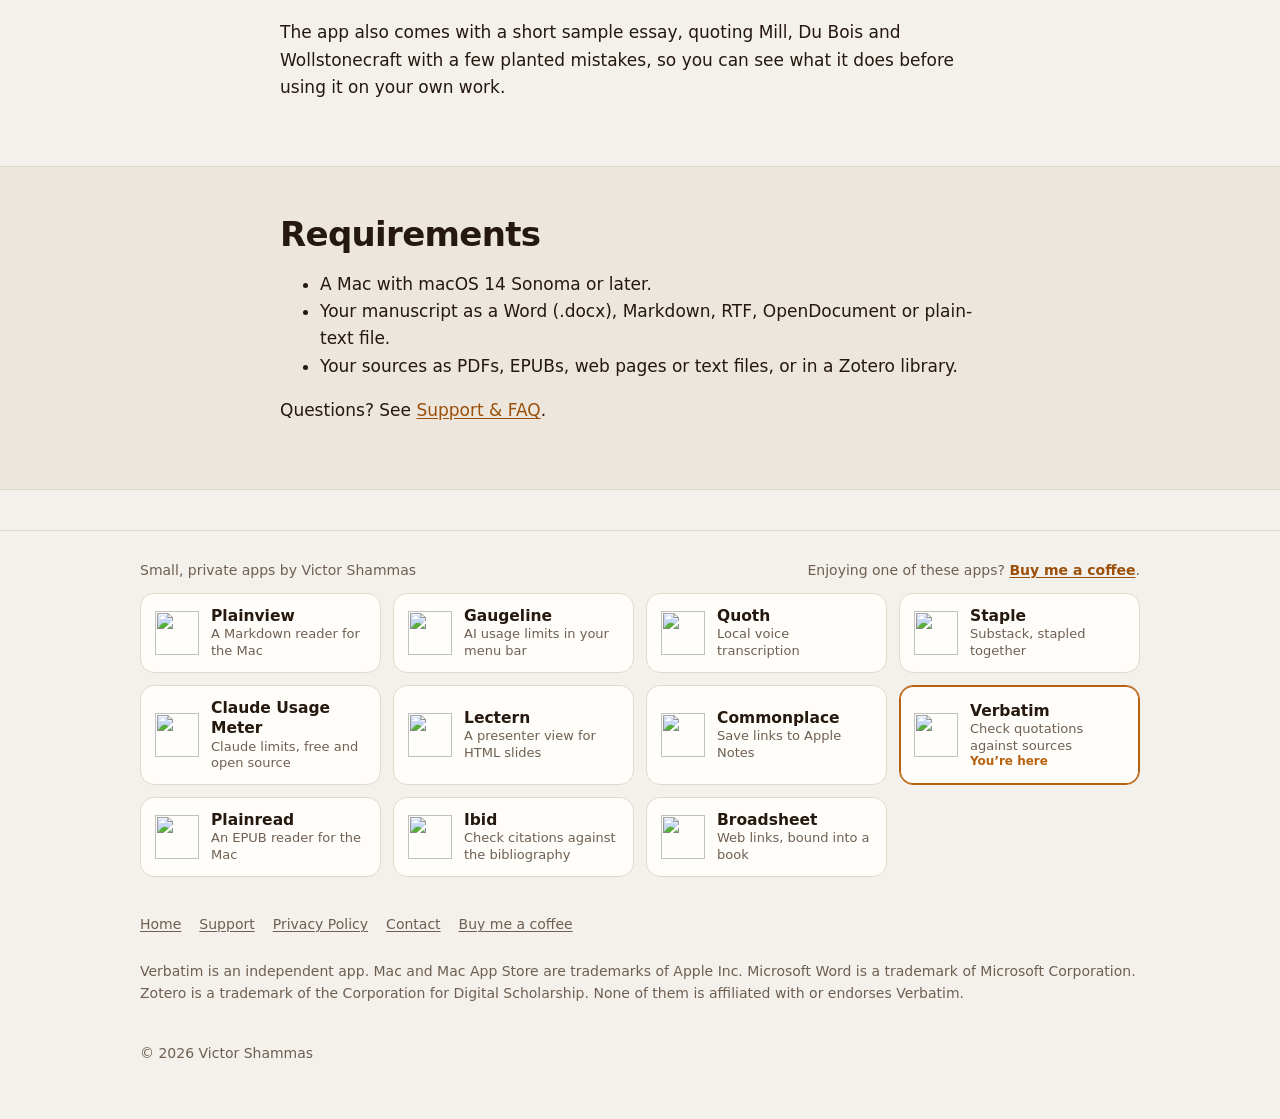
==== commit 1f8269a3: "App bar: add Broadsheet Co-Authored-By: Claude Opus 5.5 <noreply@anthropic.com> Claude-Session: http" ====
--- a/index.html
+++ b/index.html
@@ -153,6 +153,7 @@
       <a class="app-tile current" aria-current="page" href="https://victorshammas.com/verbatim/"><img src="https://victorshammas.com/verbatim/icon.png" alt="" width="44" height="44"><span><strong>Verbatim</strong><small>Check quotations against sources</small><em>You’re here</em></span></a>
       <a class="app-tile" href="https://victorshammas.com/plainread/"><img src="https://victorshammas.com/plainread/icon.png" alt="" width="44" height="44"><span><strong>Plainread</strong><small>An EPUB reader for the Mac</small></span></a>
       <a class="app-tile" href="https://victorshammas.com/ibid/"><img src="https://victorshammas.com/ibid/icon.png" alt="" width="44" height="44"><span><strong>Ibid</strong><small>Check citations against the bibliography</small></span></a>
+      <a class="app-tile" href="https://victorshammas.com/broadsheet/"><img src="https://victorshammas.com/broadsheet/icon.png" alt="" width="44" height="44"><span><strong>Broadsheet</strong><small>Web links, bound into a book</small></span></a>
     </div>
   </div>
 </section>
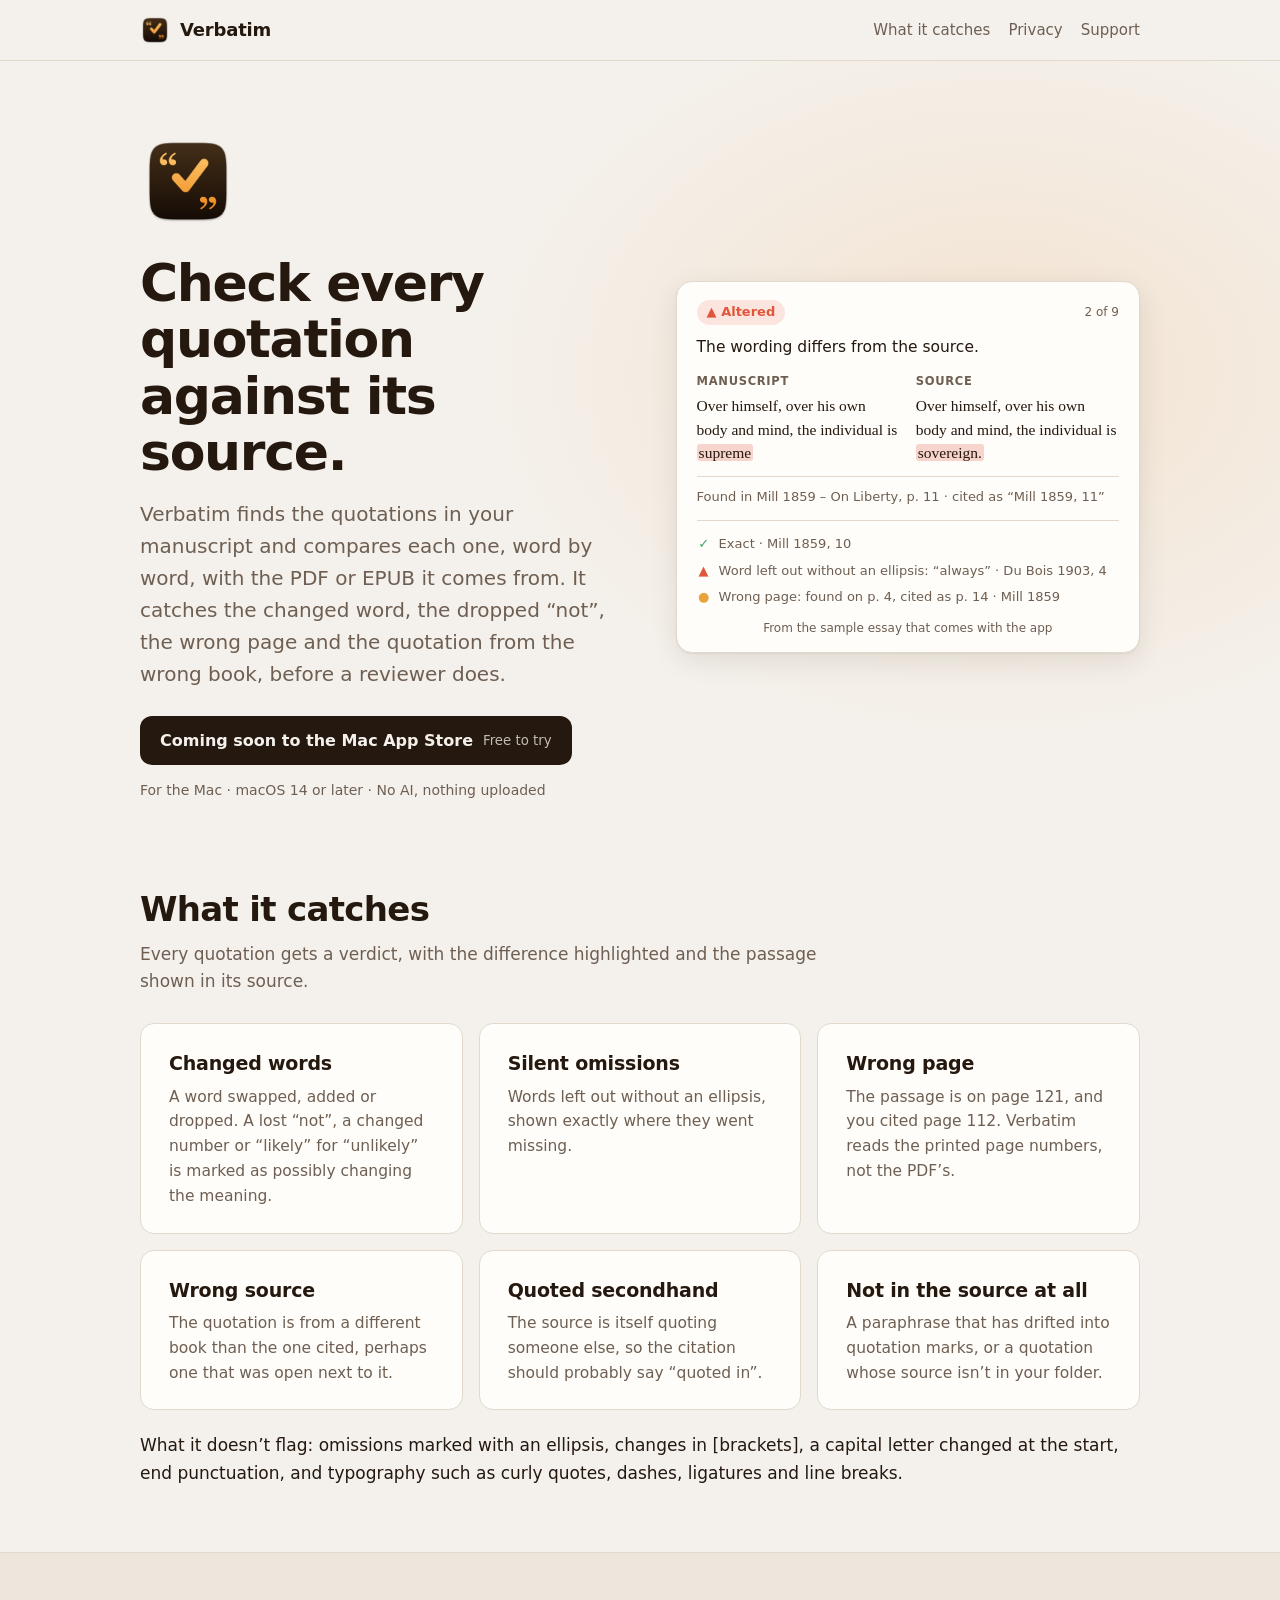
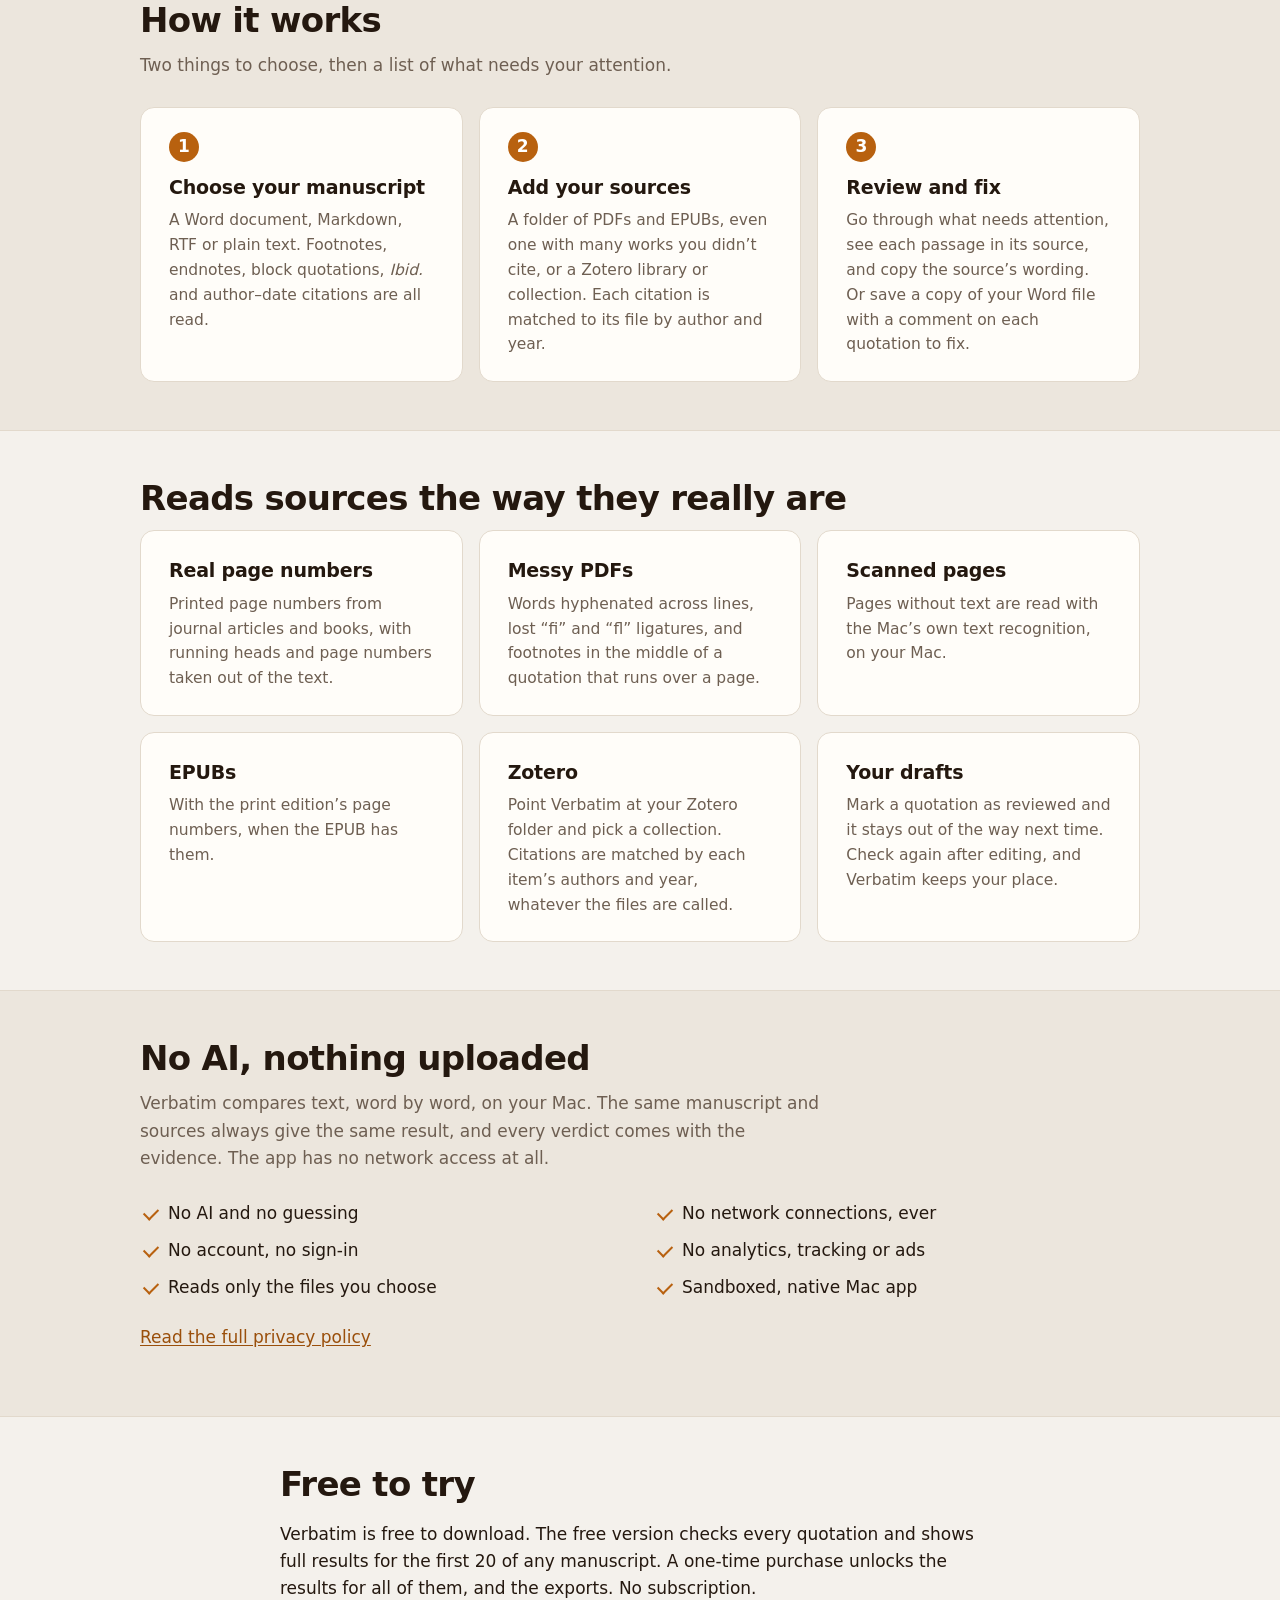
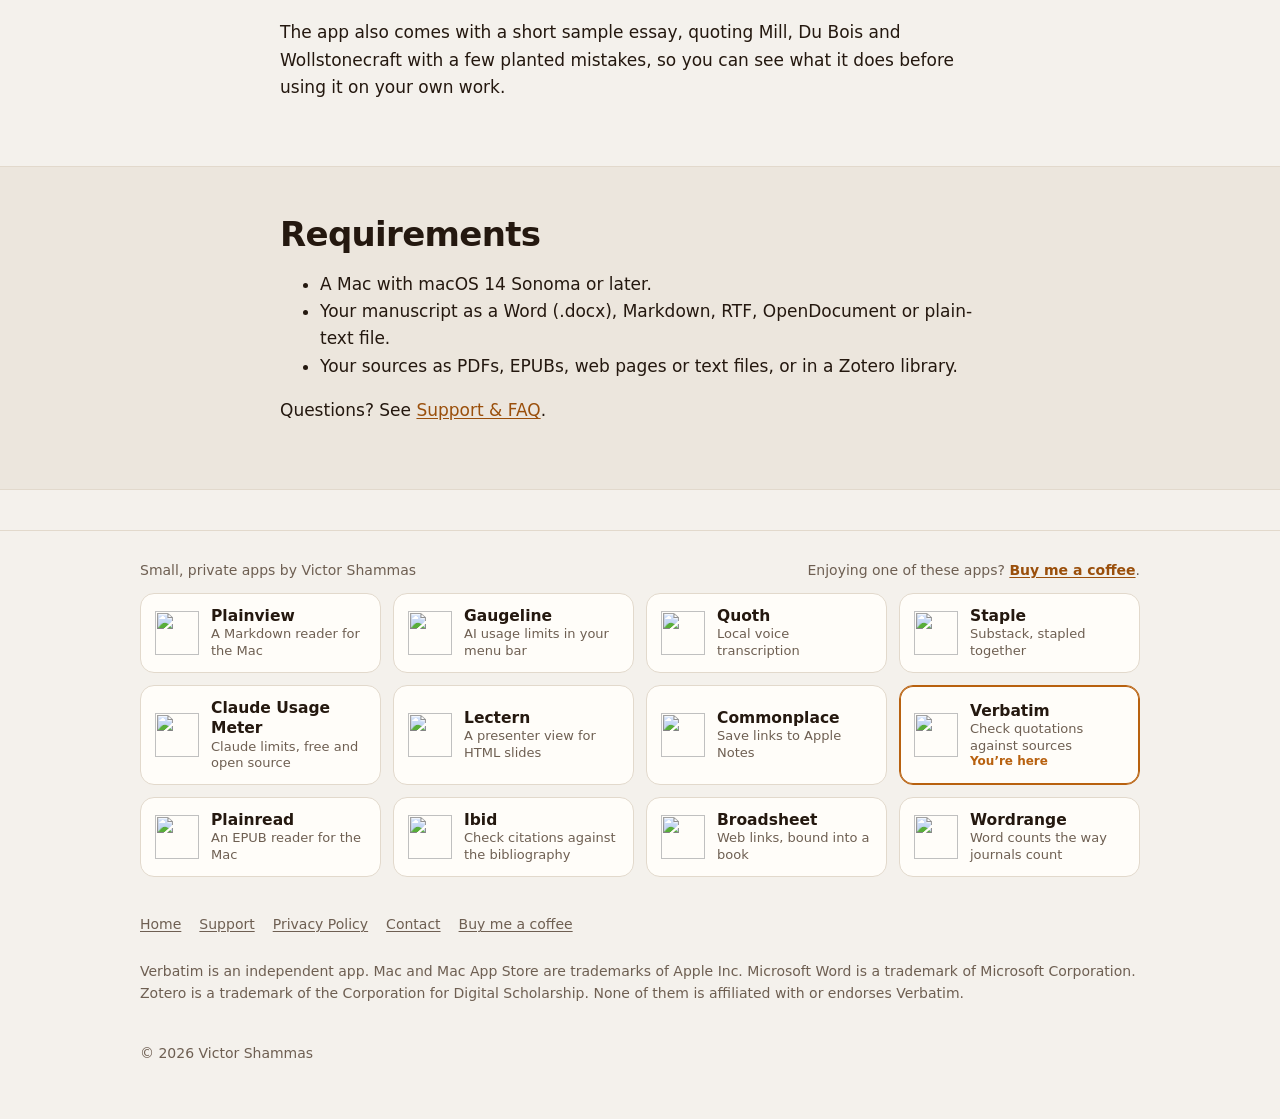
==== commit 4c3b06c3: "App bar: add Wordrange Co-Authored-By: Claude Opus 5.5 <noreply@anthropic.com> Claude-Session: https" ====
--- a/index.html
+++ b/index.html
@@ -154,6 +154,7 @@
       <a class="app-tile" href="https://victorshammas.com/plainread/"><img src="https://victorshammas.com/plainread/icon.png" alt="" width="44" height="44"><span><strong>Plainread</strong><small>An EPUB reader for the Mac</small></span></a>
       <a class="app-tile" href="https://victorshammas.com/ibid/"><img src="https://victorshammas.com/ibid/icon.png" alt="" width="44" height="44"><span><strong>Ibid</strong><small>Check citations against the bibliography</small></span></a>
       <a class="app-tile" href="https://victorshammas.com/broadsheet/"><img src="https://victorshammas.com/broadsheet/icon.png" alt="" width="44" height="44"><span><strong>Broadsheet</strong><small>Web links, bound into a book</small></span></a>
+      <a class="app-tile" href="https://victorshammas.com/wordrange/"><img src="https://victorshammas.com/wordrange/icon.png" alt="" width="44" height="44"><span><strong>Wordrange</strong><small>Word counts the way journals count</small></span></a>
     </div>
   </div>
 </section>
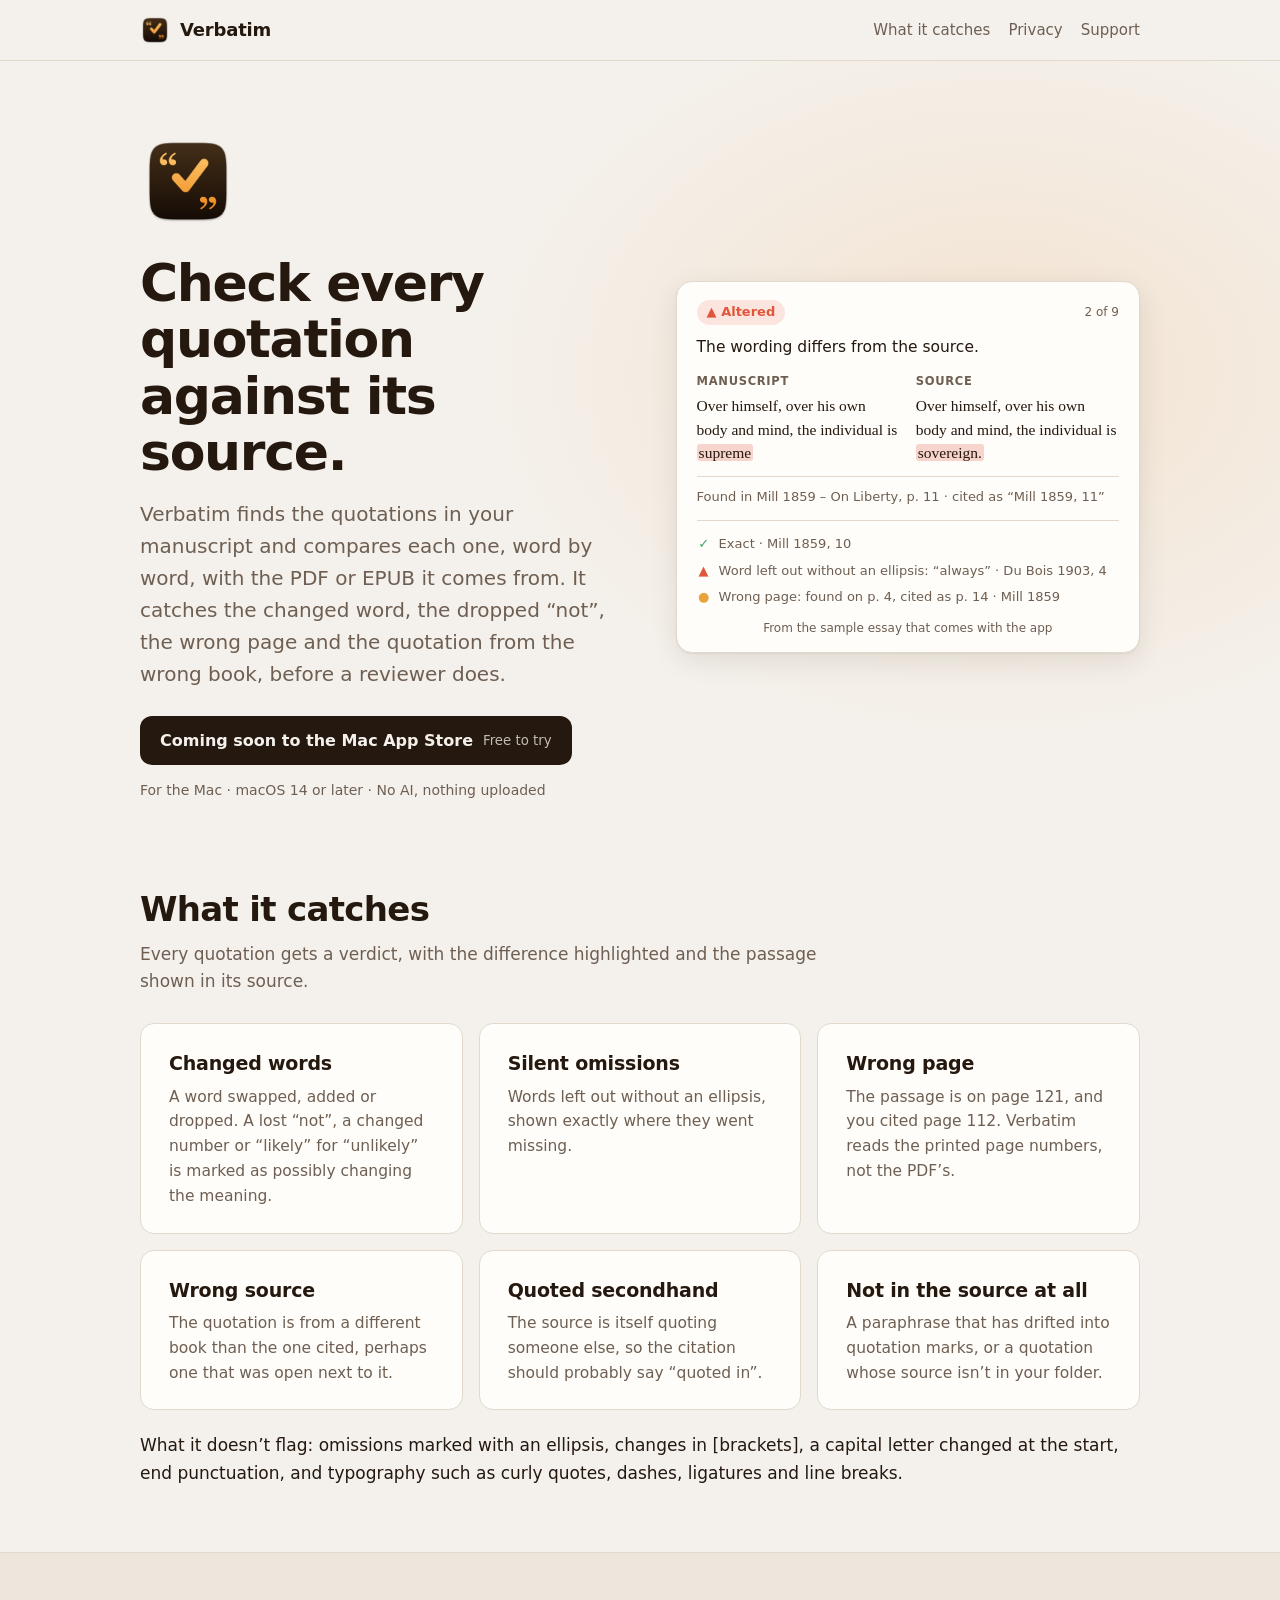
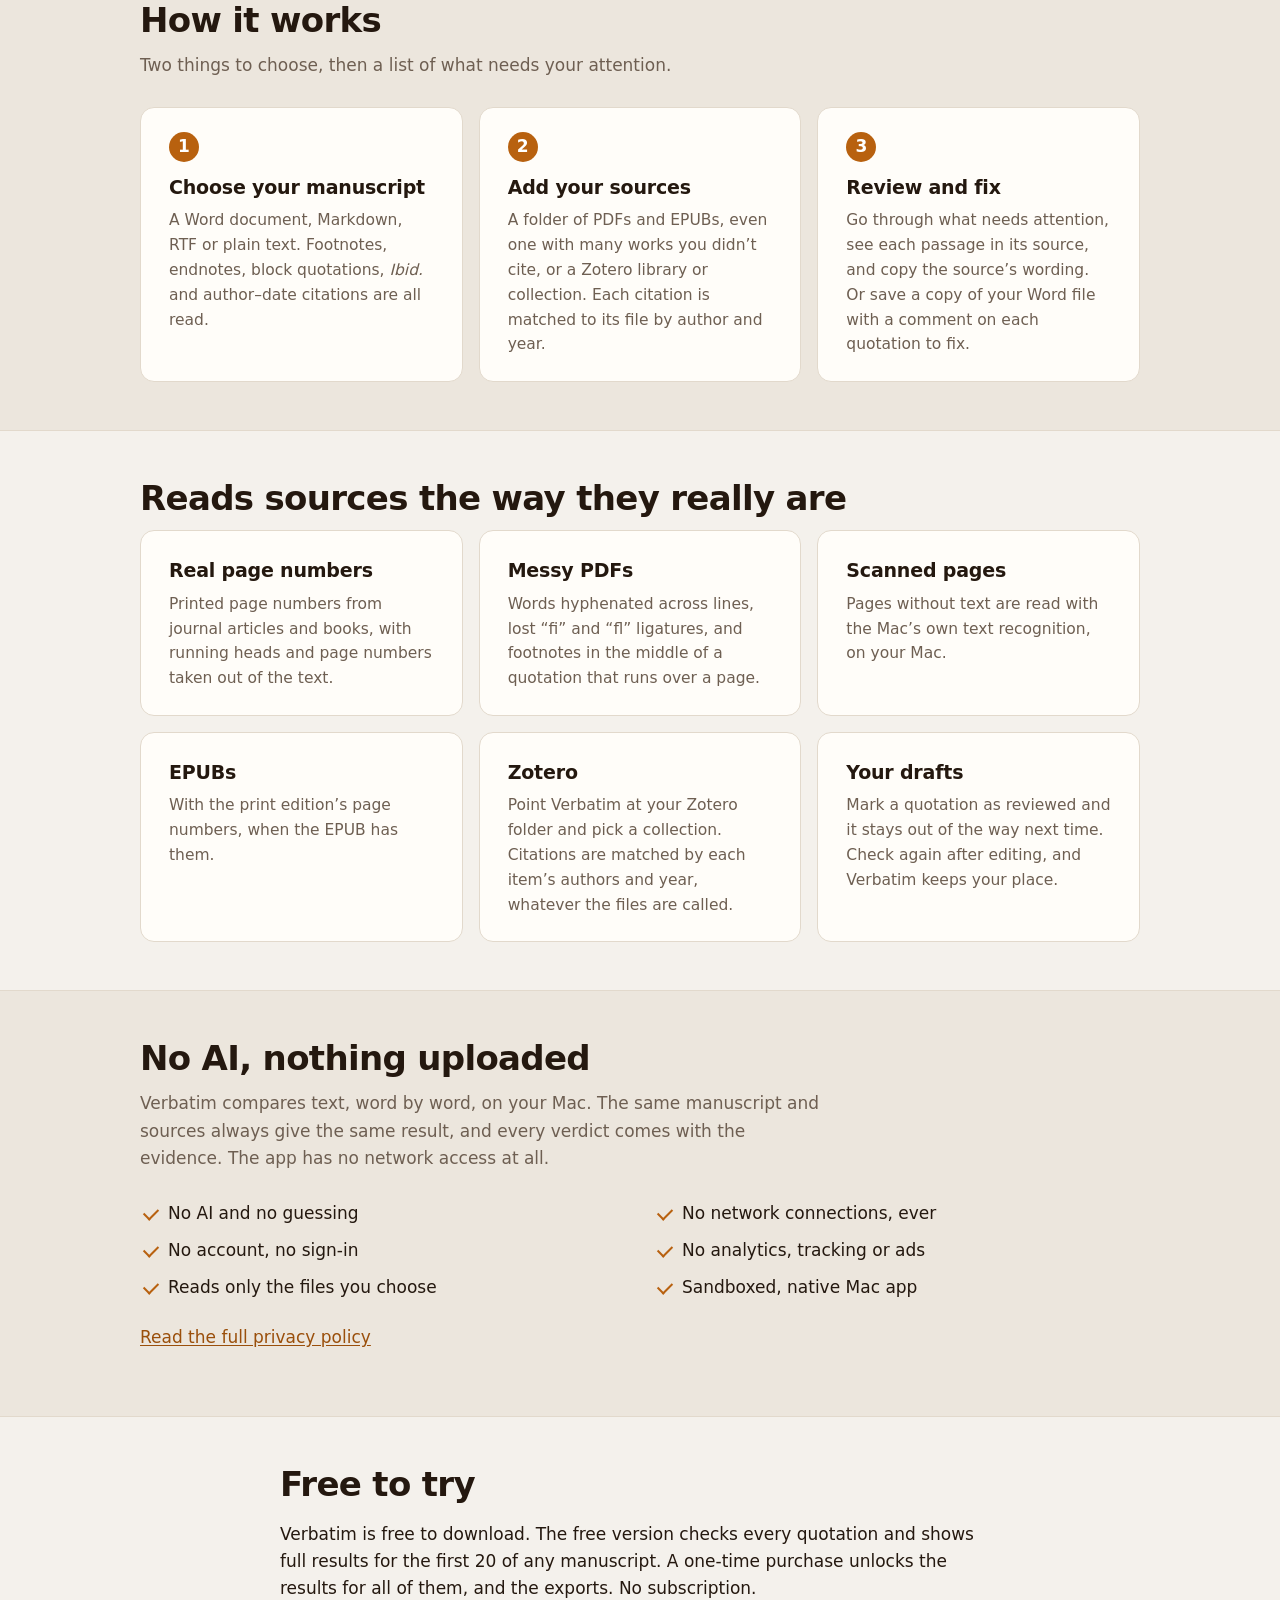
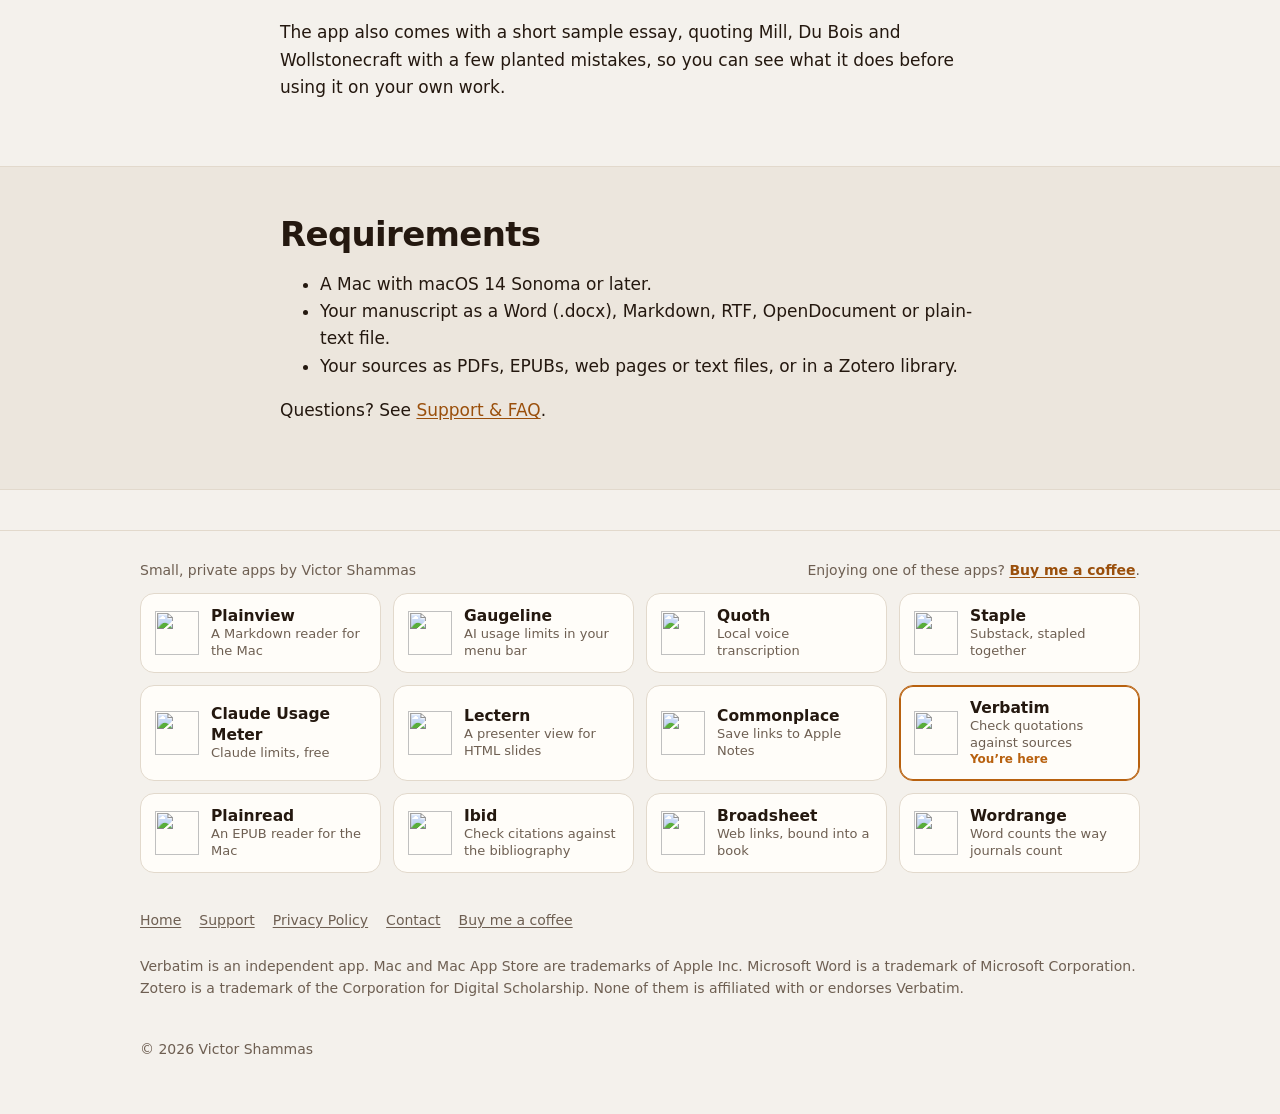
==== commit 069efdad: "App bar: Claude Usage Meter is free (its source is now private) Co-Authored-By: Claude Opus 5.5 <nor" ====
--- a/index.html
+++ b/index.html
@@ -147,7 +147,7 @@
       <a class="app-tile" href="https://victorshammas.com/gaugeline/"><img src="https://victorshammas.com/gaugeline/icon.png" alt="" width="44" height="44"><span><strong>Gaugeline</strong><small>AI usage limits in your menu bar</small></span></a>
       <a class="app-tile" href="https://victorshammas.com/quoth/"><img src="https://victorshammas.com/quoth/icon.png" alt="" width="44" height="44"><span><strong>Quoth</strong><small>Local voice transcription</small></span></a>
       <a class="app-tile" href="https://victorshammas.com/staple/"><img src="https://victorshammas.com/staple/icon.png" alt="" width="44" height="44"><span><strong>Staple</strong><small>Substack, stapled together</small></span></a>
-      <a class="app-tile" href="https://victorshammas.com/claude-usage-meter/"><img src="https://victorshammas.com/claude-usage-meter/icon.png" alt="" width="44" height="44"><span><strong>Claude Usage Meter</strong><small>Claude limits, free and open source</small></span></a>
+      <a class="app-tile" href="https://victorshammas.com/claude-usage-meter/"><img src="https://victorshammas.com/claude-usage-meter/icon.png" alt="" width="44" height="44"><span><strong>Claude Usage Meter</strong><small>Claude limits, free</small></span></a>
       <a class="app-tile" href="https://victorshammas.com/lectern/"><img src="https://victorshammas.com/lectern/icon.png" alt="" width="44" height="44"><span><strong>Lectern</strong><small>A presenter view for HTML slides</small></span></a>
       <a class="app-tile" href="https://victorshammas.com/commonplace/"><img src="https://victorshammas.com/commonplace/icon.png" alt="" width="44" height="44"><span><strong>Commonplace</strong><small>Save links to Apple Notes</small></span></a>
       <a class="app-tile current" aria-current="page" href="https://victorshammas.com/verbatim/"><img src="https://victorshammas.com/verbatim/icon.png" alt="" width="44" height="44"><span><strong>Verbatim</strong><small>Check quotations against sources</small><em>You’re here</em></span></a>
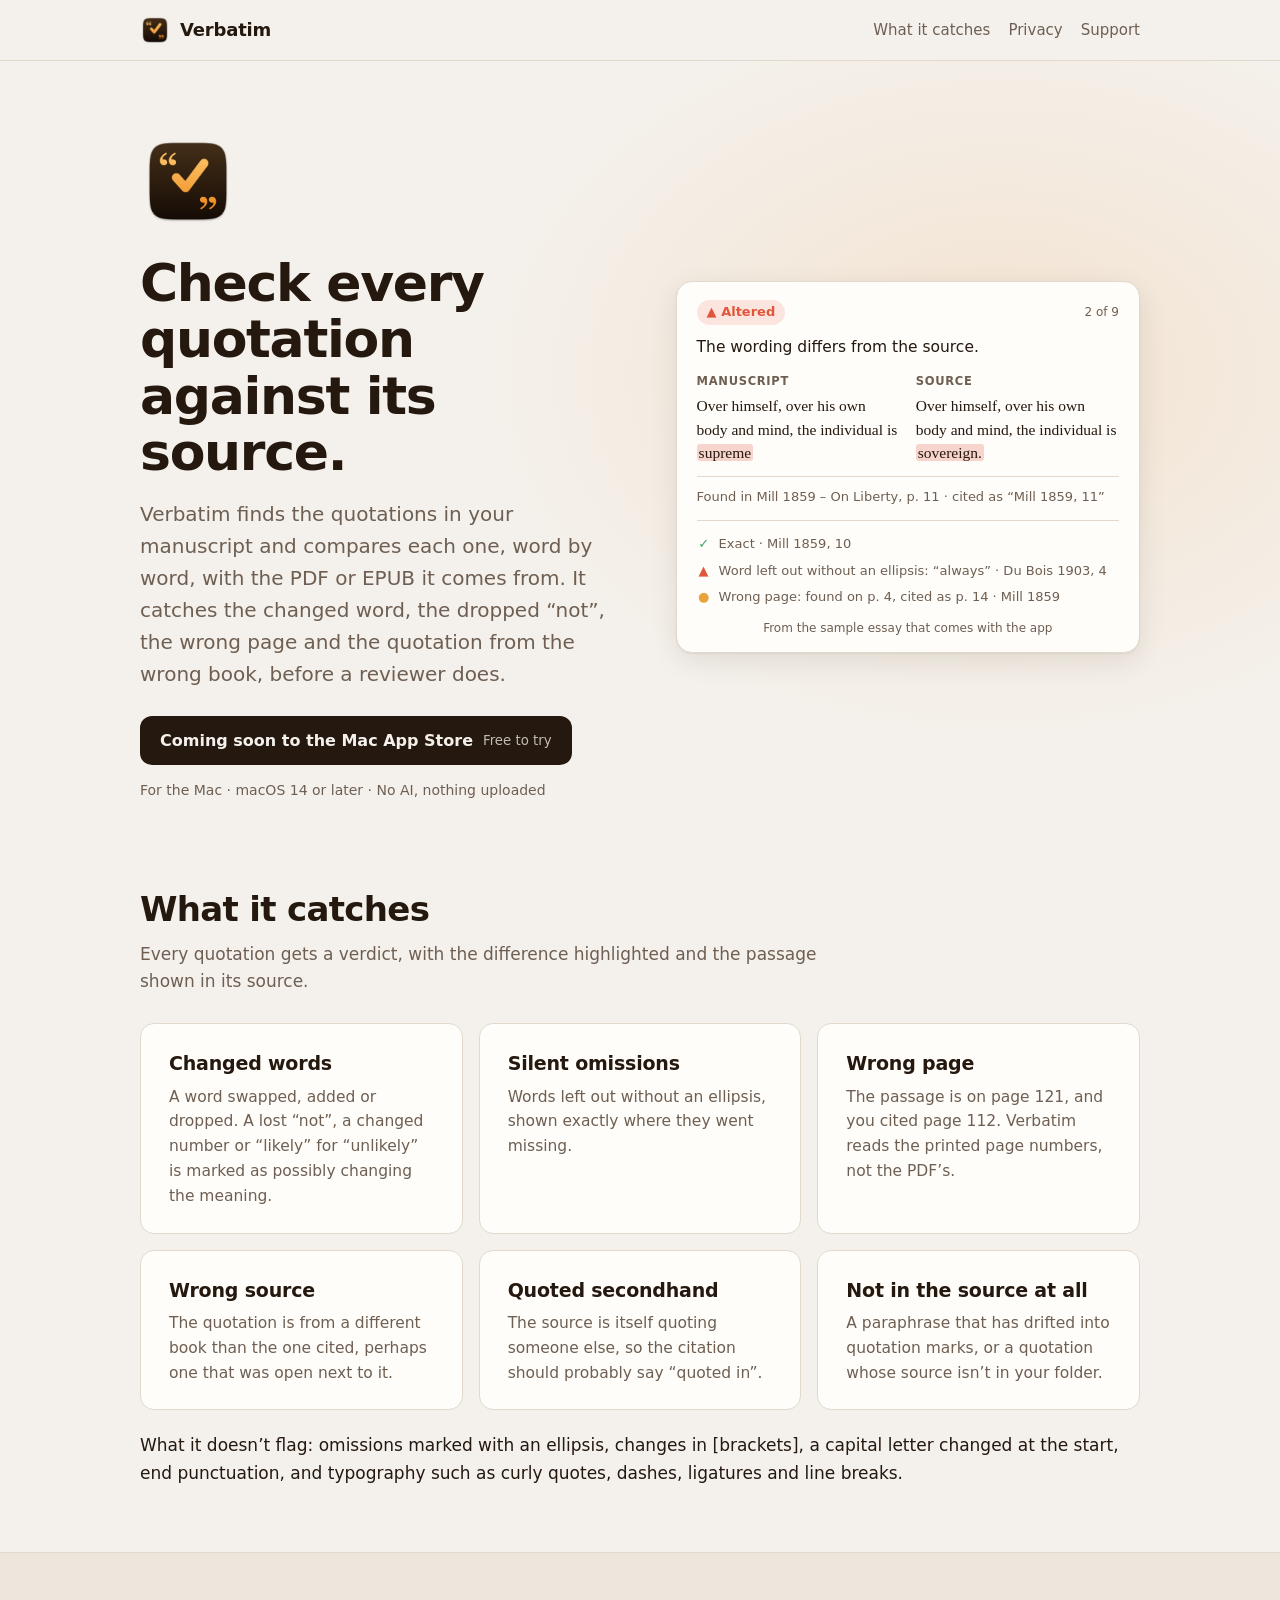
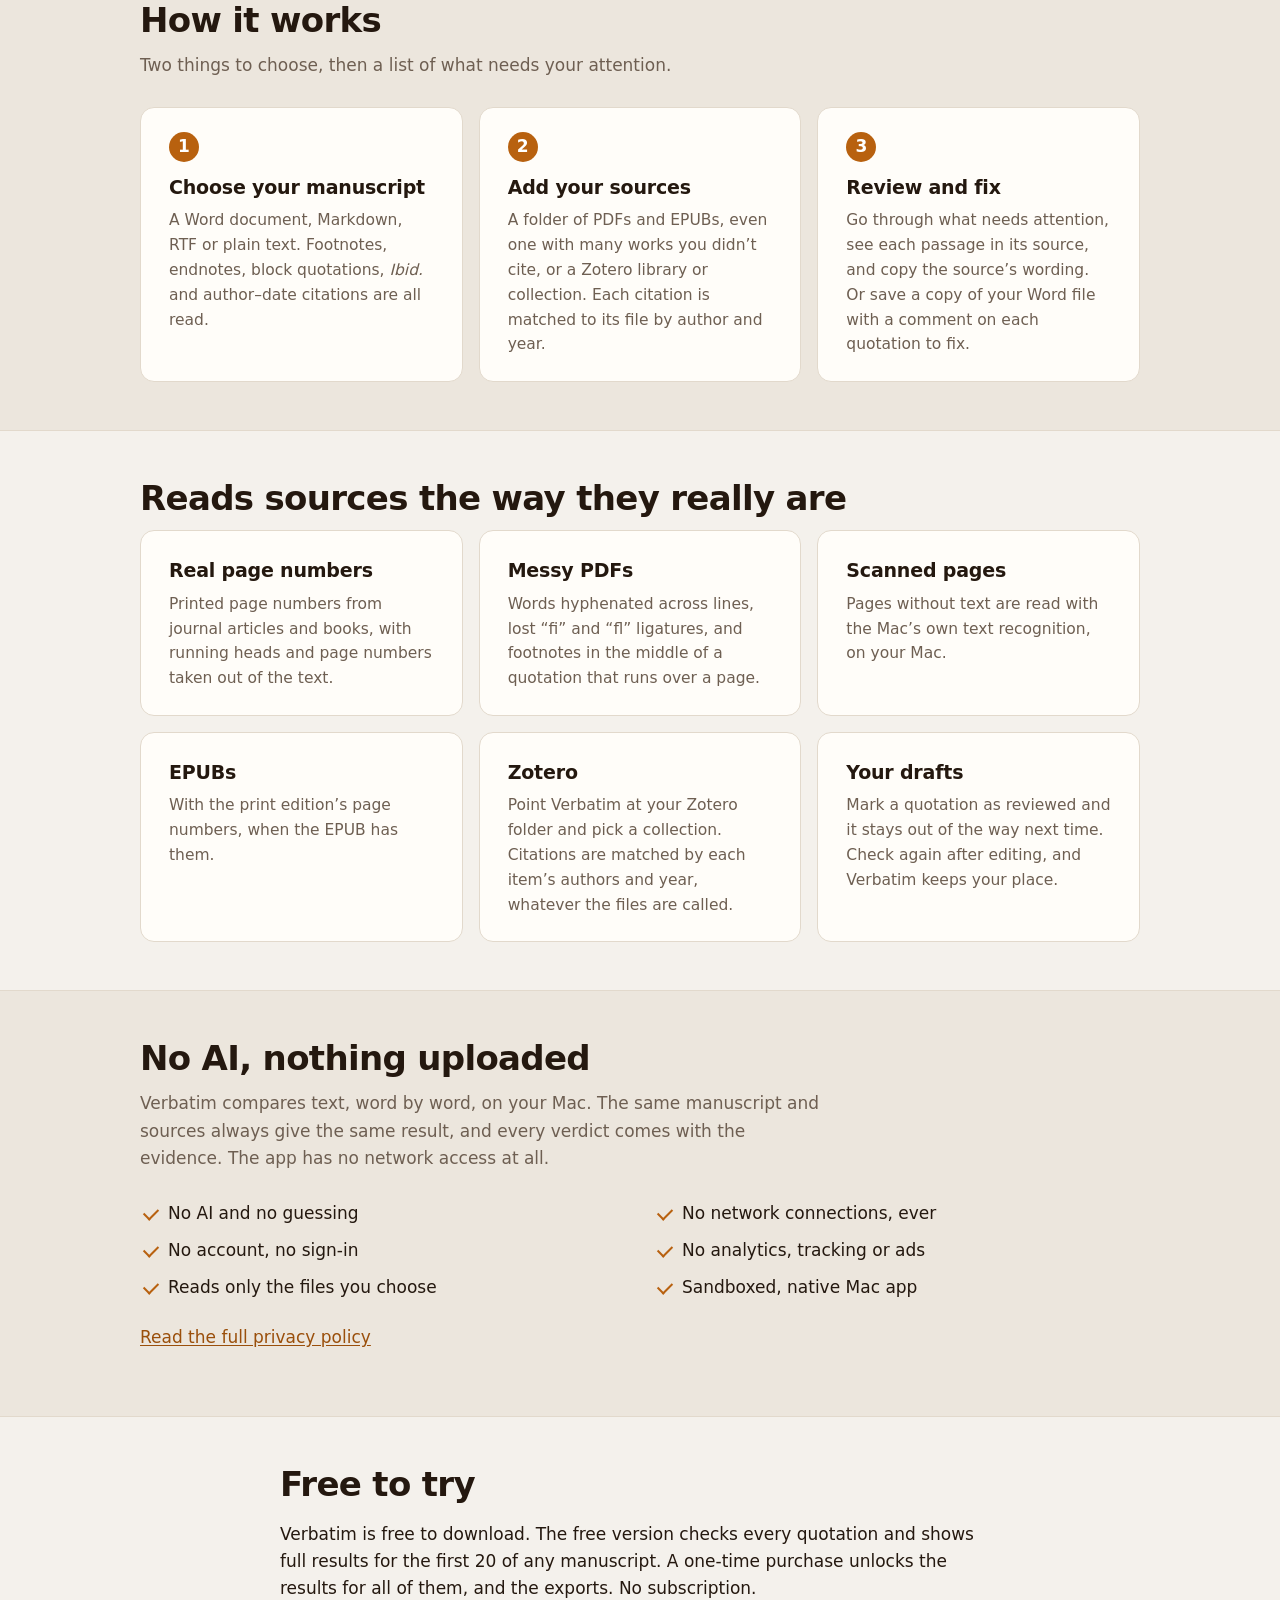
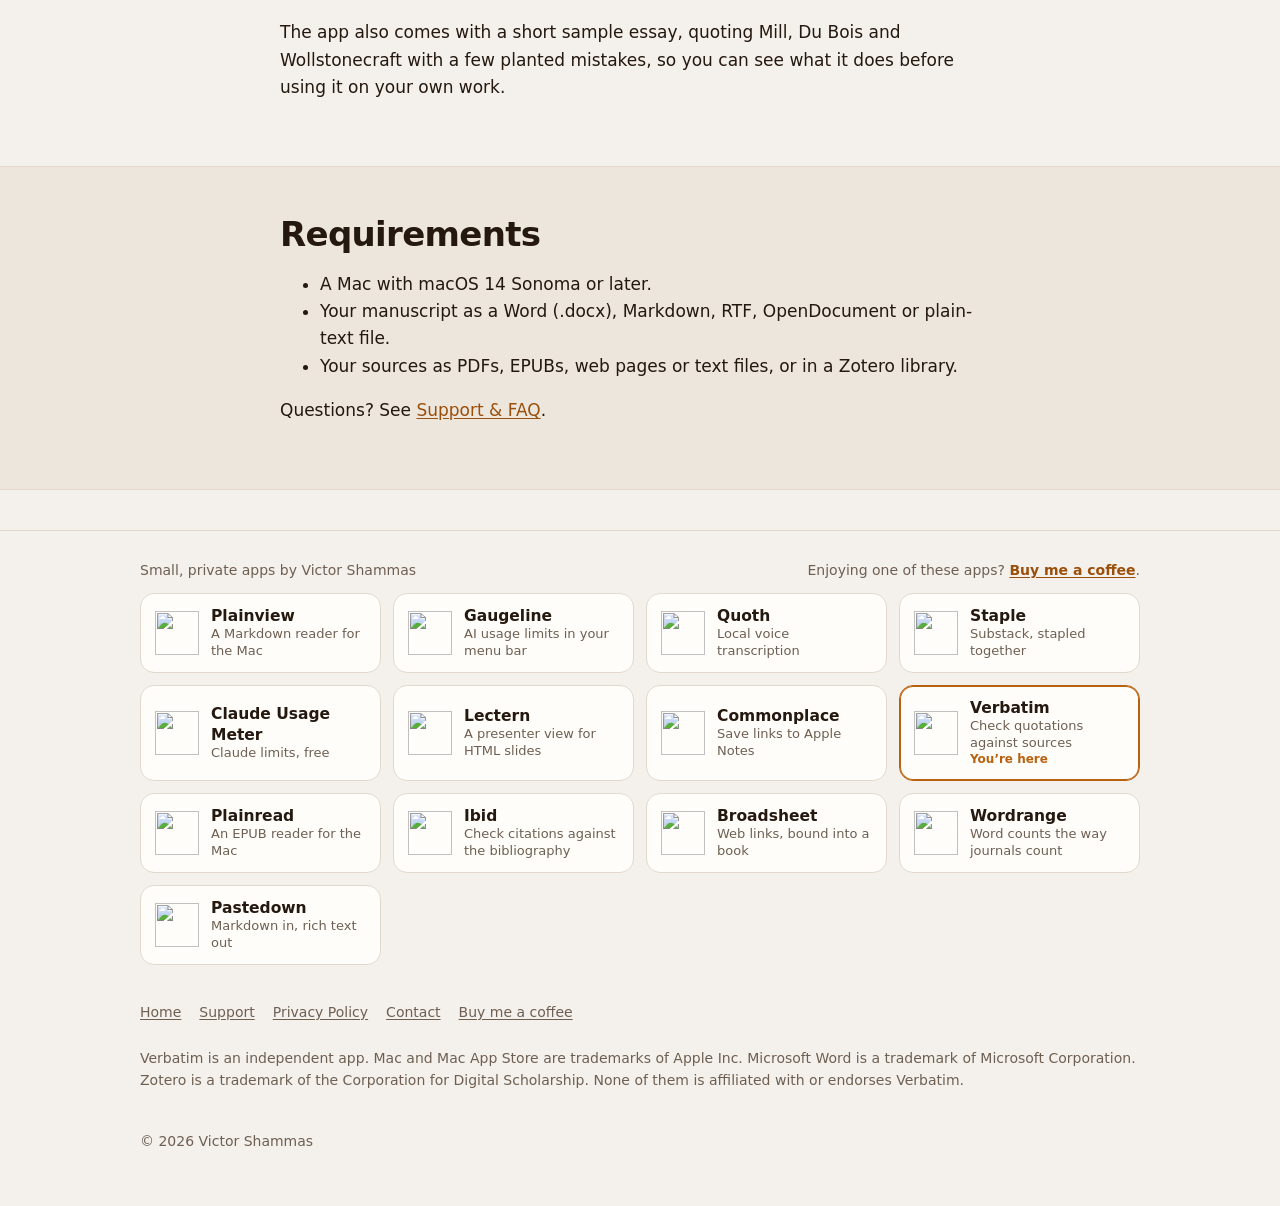
==== commit a791284c: "App bar: add Pastedown Co-Authored-By: Claude Fable 5.2 <noreply@anthropic.com>" ====
--- a/index.html
+++ b/index.html
@@ -155,6 +155,7 @@
       <a class="app-tile" href="https://victorshammas.com/ibid/"><img src="https://victorshammas.com/ibid/icon.png" alt="" width="44" height="44"><span><strong>Ibid</strong><small>Check citations against the bibliography</small></span></a>
       <a class="app-tile" href="https://victorshammas.com/broadsheet/"><img src="https://victorshammas.com/broadsheet/icon.png" alt="" width="44" height="44"><span><strong>Broadsheet</strong><small>Web links, bound into a book</small></span></a>
       <a class="app-tile" href="https://victorshammas.com/wordrange/"><img src="https://victorshammas.com/wordrange/icon.png" alt="" width="44" height="44"><span><strong>Wordrange</strong><small>Word counts the way journals count</small></span></a>
+      <a class="app-tile" href="https://victorshammas.com/pastedown/"><img src="https://victorshammas.com/pastedown/icon.png" alt="" width="44" height="44"><span><strong>Pastedown</strong><small>Markdown in, rich text out</small></span></a>
     </div>
   </div>
 </section>
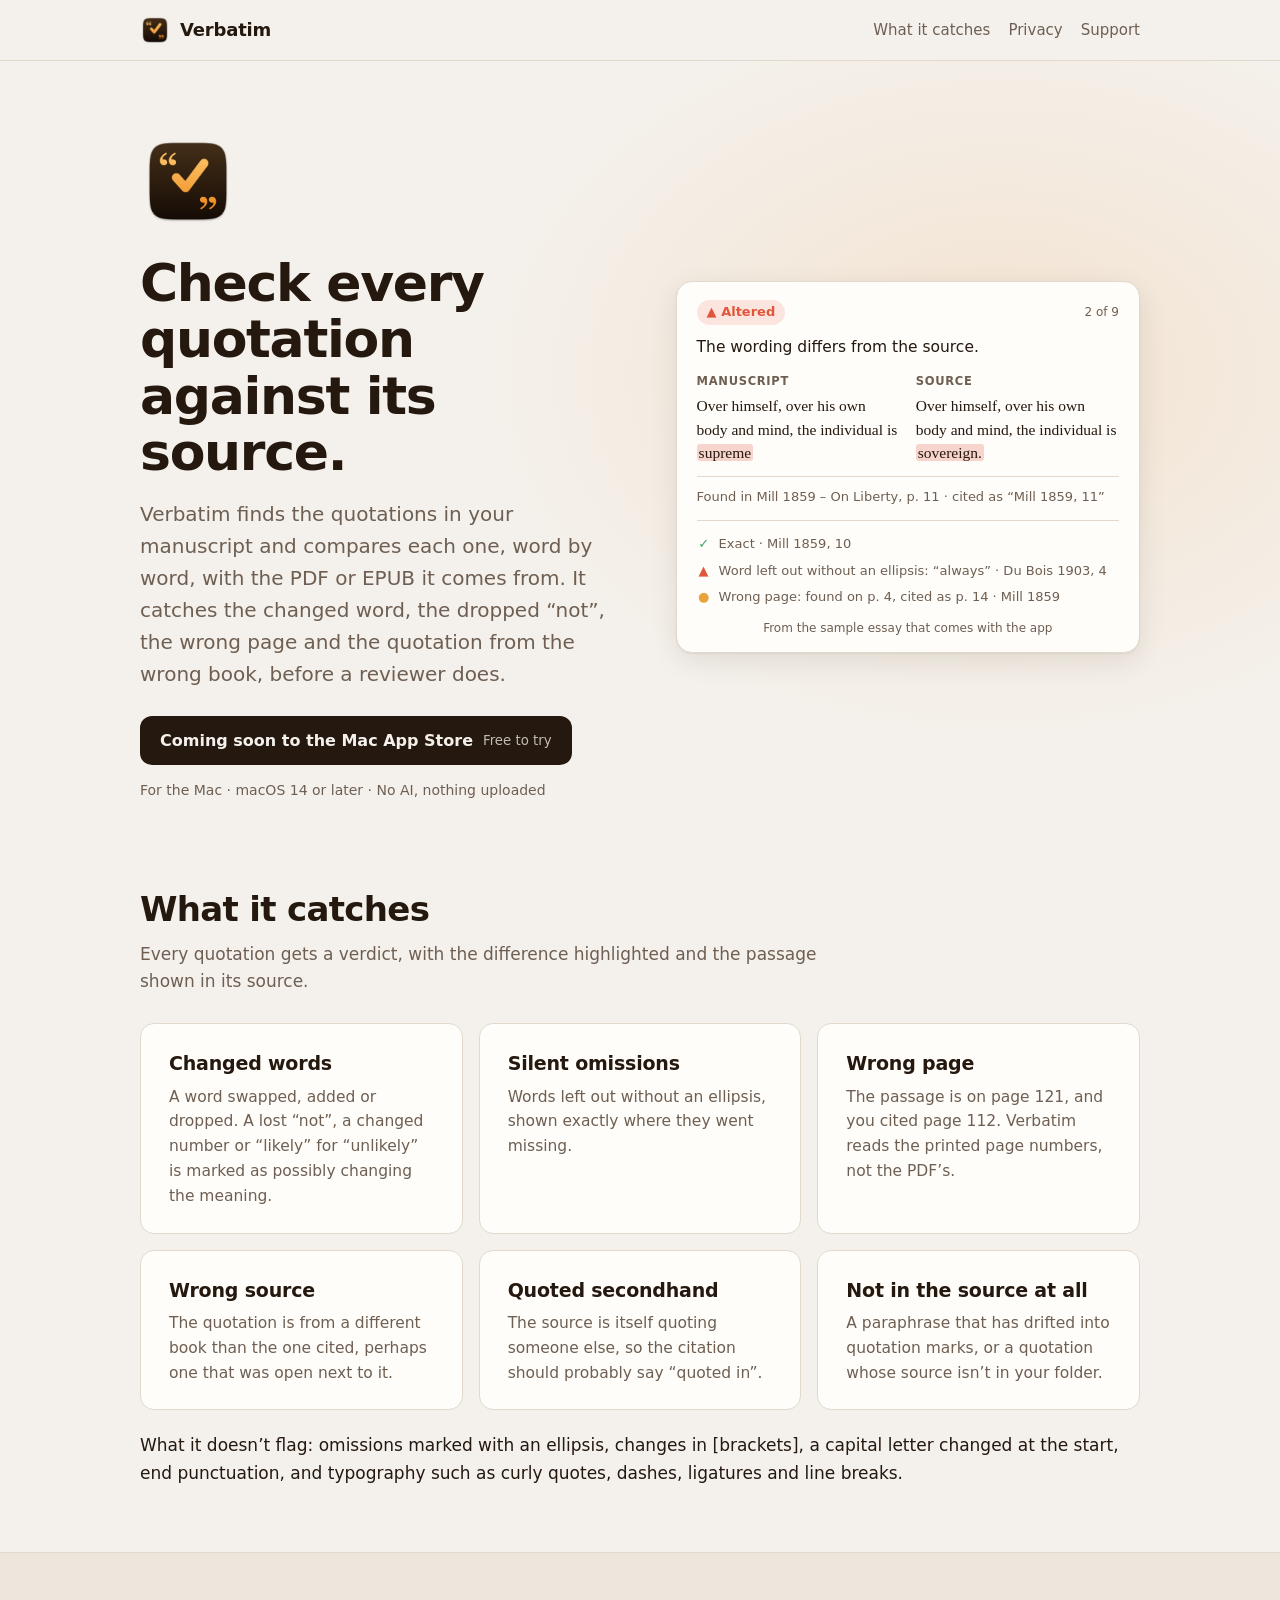
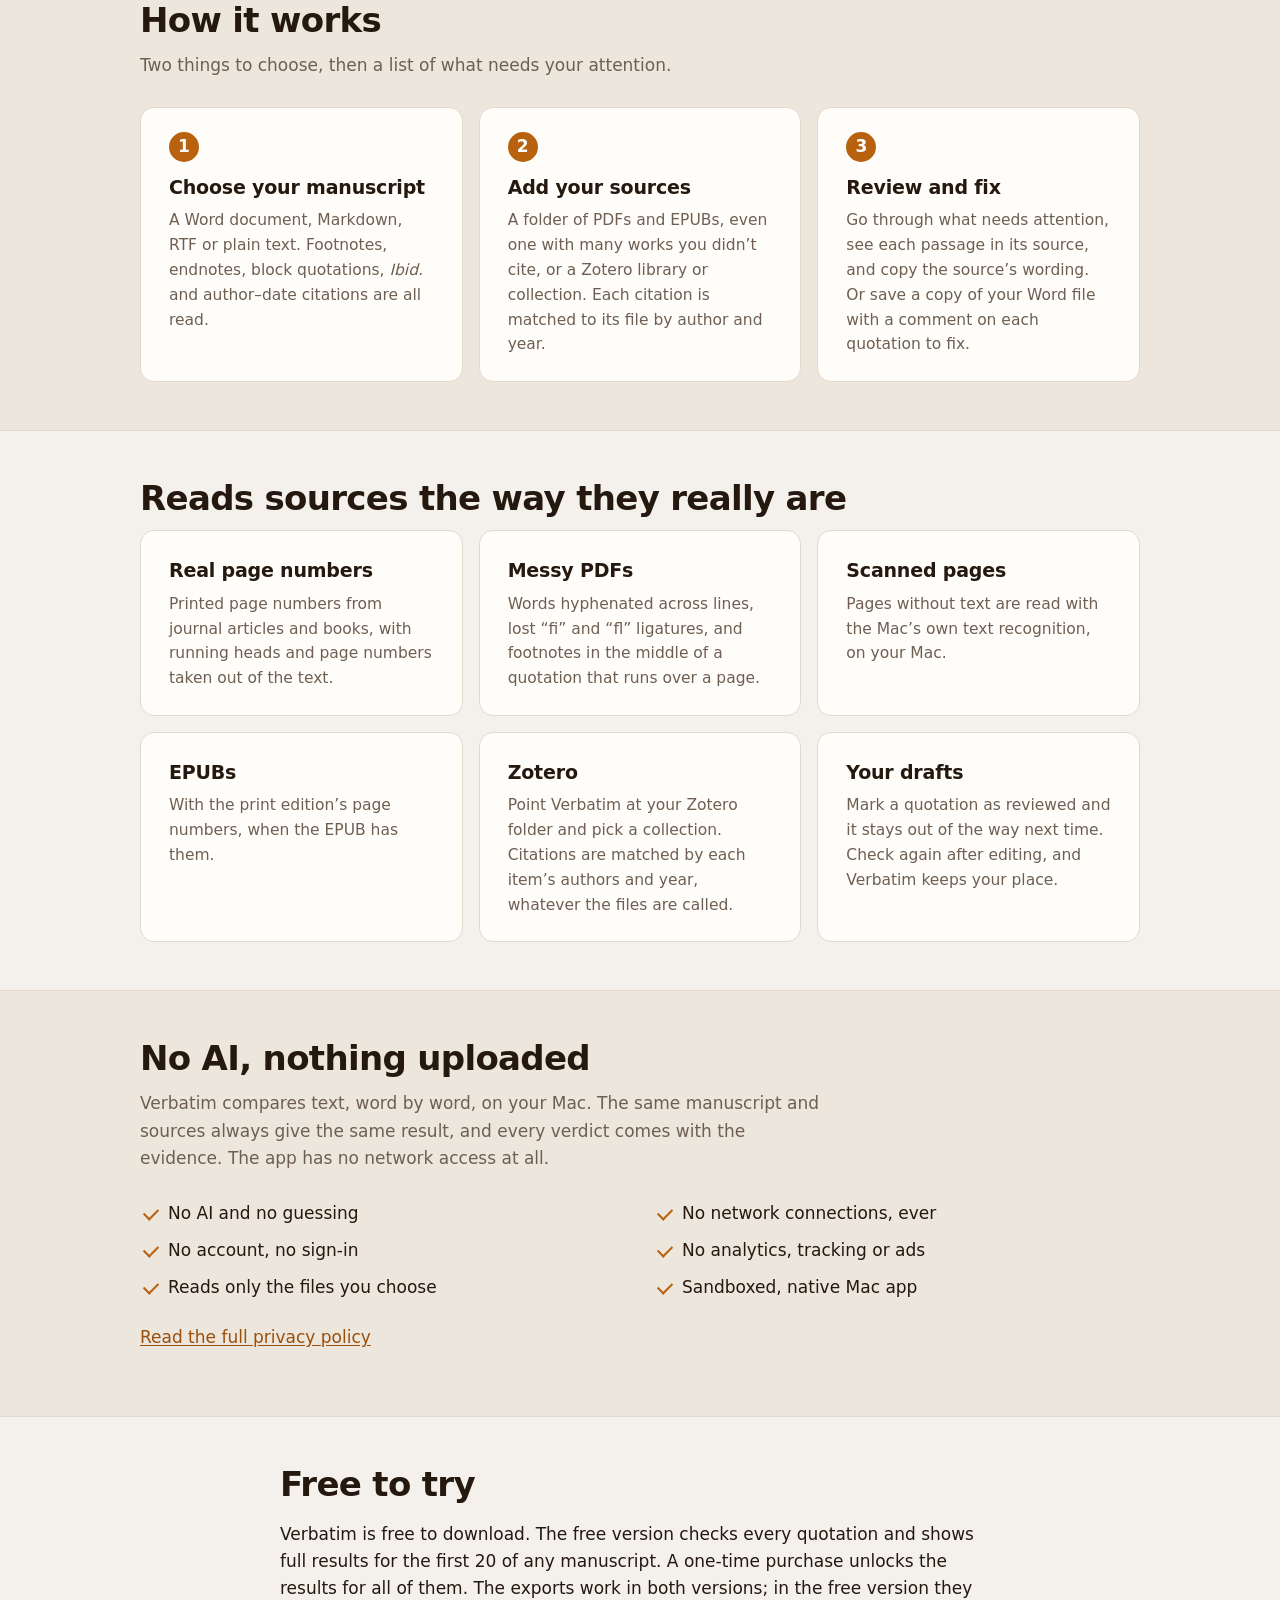
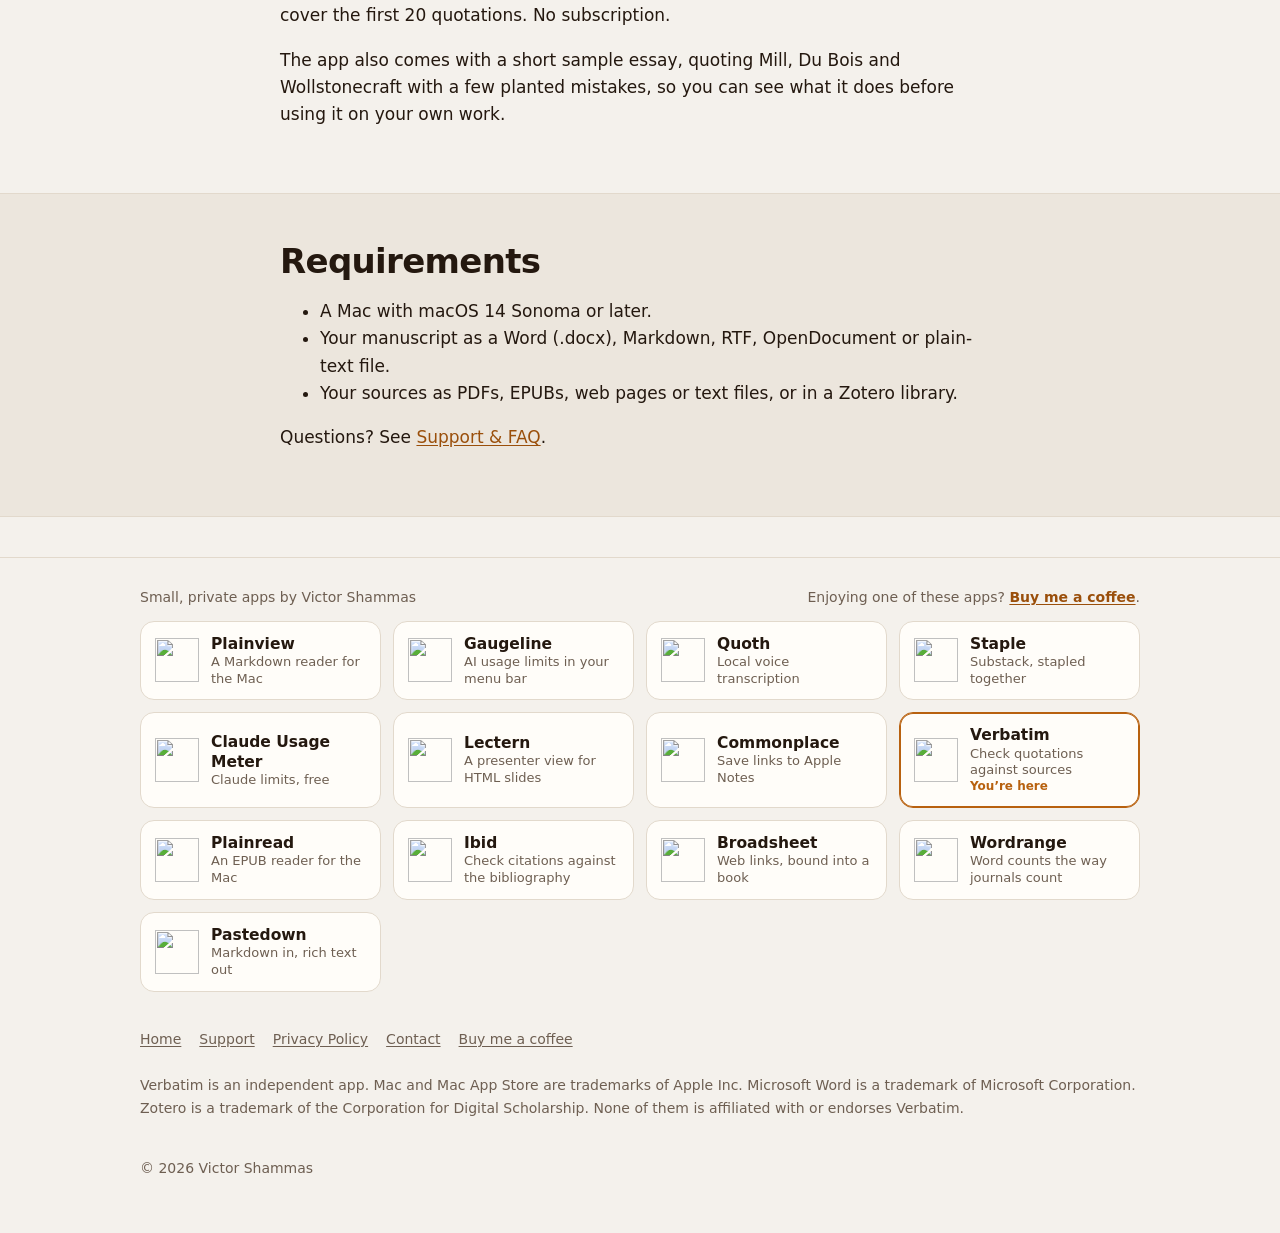
==== commit da38dcc3: "The exports work in the free version too, for the first 20 quotations Co-Authored-By: Claude Fable 5" ====
--- a/index.html
+++ b/index.html
@@ -118,7 +118,7 @@
   <section>
     <div class="wrap narrow">
       <h2>Free to try</h2>
-      <p>Verbatim is free to download. The free version checks every quotation and shows full results for the first 20 of any manuscript. A one-time purchase unlocks the results for all of them, and the exports. No subscription.</p>
+      <p>Verbatim is free to download. The free version checks every quotation and shows full results for the first 20 of any manuscript. A one-time purchase unlocks the results for all of them. The exports work in both versions; in the free version they cover the first 20 quotations. No subscription.</p>
       <p>The app also comes with a short sample essay, quoting Mill, Du Bois and Wollstonecraft with a few planted mistakes, so you can see what it does before using it on your own work.</p>
     </div>
   </section>
